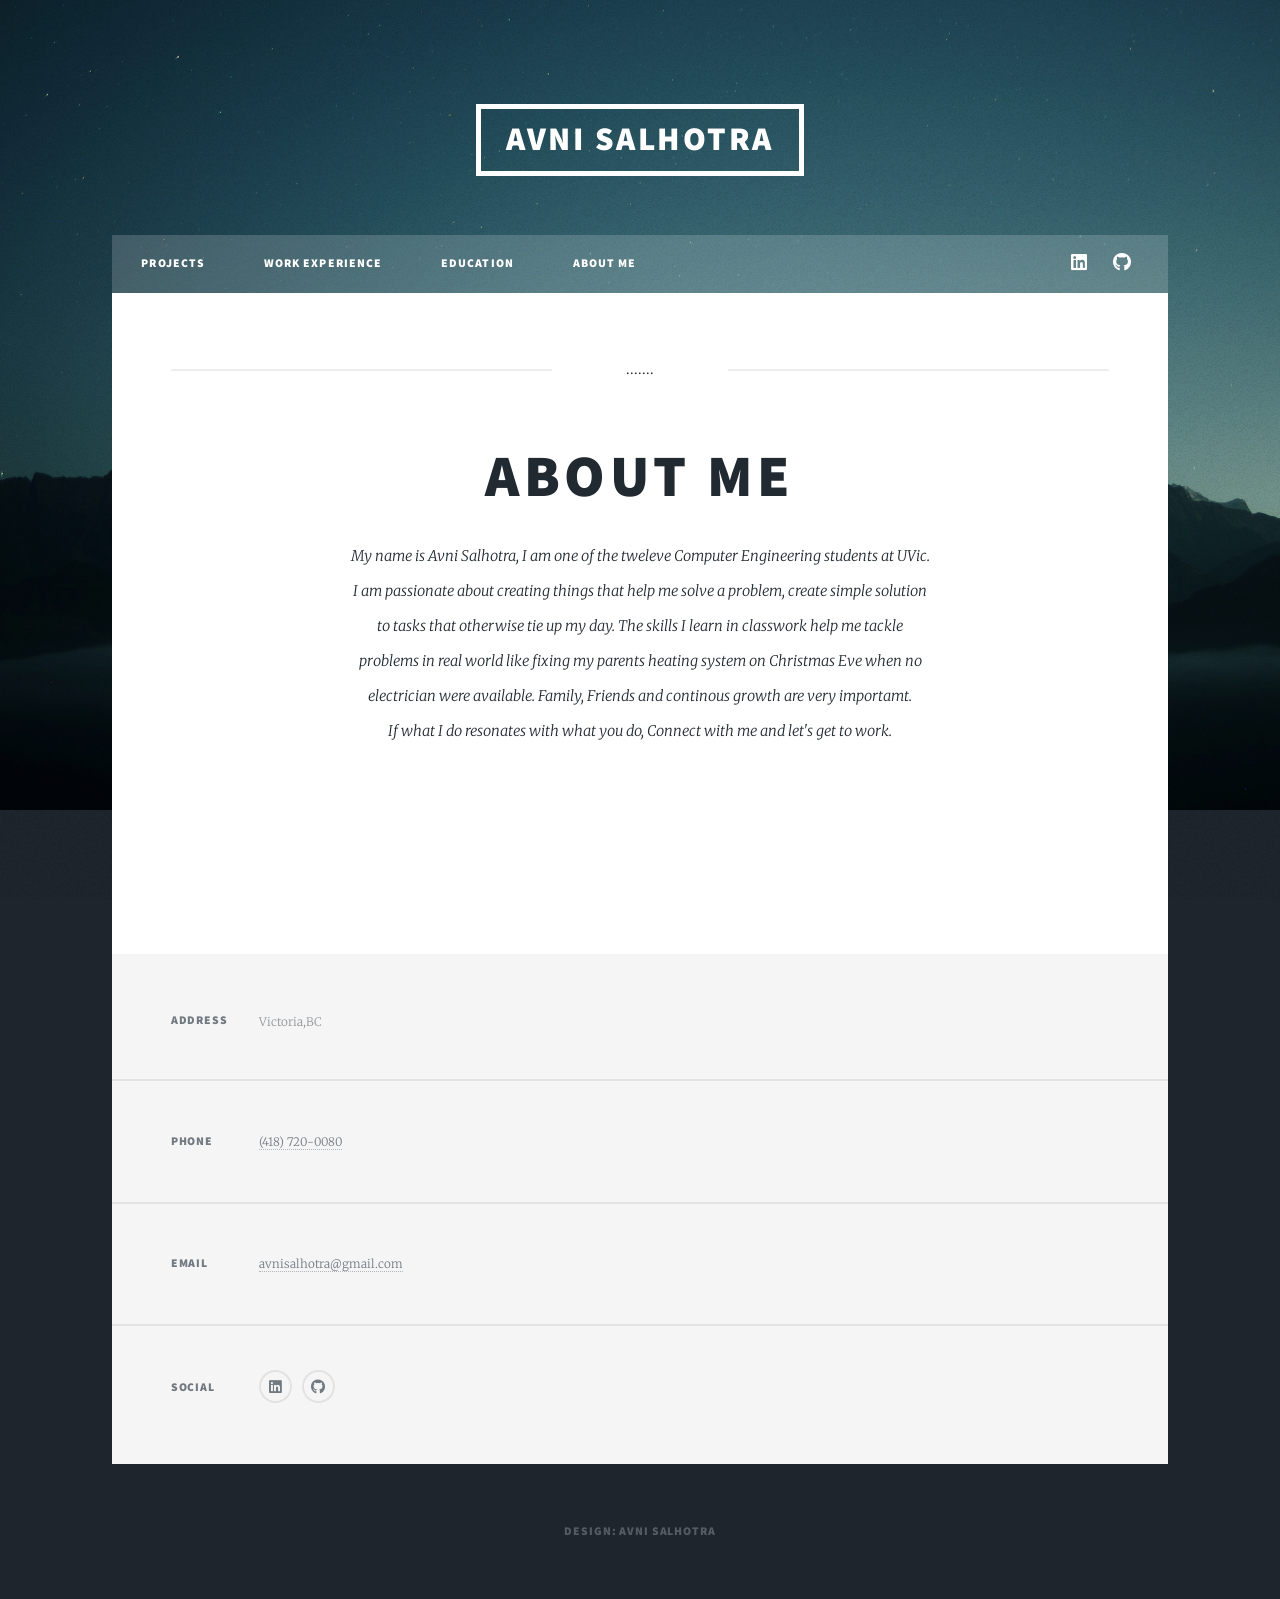
==== aboutme.html @ c69abd29 "Add files via upload" ====
<!DOCTYPE HTML>

<html>
	<head>
		<title>Avni Salhotra</title>
		<meta charset="utf-8" />
		<meta name="viewport" content="width=device-width, initial-scale=1, user-scalable=no" />
		<link rel="stylesheet" href="assets/css/main.css" />
		<noscript><link rel="stylesheet" href="assets/css/noscript.css" /></noscript>
	</head>
	<body class="is-preload">

		<!-- Wrapper -->
			<div id="wrapper" class="fade-in">


				<!-- Header -->
					<header id="header">
						<a href="projects.html" class="logo">Avni Salhotra</a>
					</header>

				<!-- Nav -->
					<nav id="nav">
						<ul class="links">
							<li><a href="projects.html" Class="active">Projects</a></li>
							<li><a href="workexperience.html">Work Experience</a></li>
							<li><a href="education.html">Education</a></li>
							<li><a href="aboutme.html">About Me</a></li>
						</ul>
						<ul class="icons">
							<li><a href="https://www.linkedin.com/in/avni-salhotra-070b97158/" class="icon brands fa-linkedin"><span class="label">LinkedIn</span></a></li>
							<li><a href="#" class="icon brands fa-github"><span class="label">GitHub</span></a></li>
						</ul>
					</nav>

				<!-- Main -->
					<div id="main">

						<!-- Featured Post -->
							<article class="post featured">
								<header class="major">
									<span class="date">.......</span>
									<h2><a href="#">ABOUT ME<br/>
									</a></h2>
									<p> My name is Avni Salhotra, I am one of the tweleve Computer Engineering students at UVic.<br />
										I am passionate about creating things that help me solve a problem, create simple solution</br>
										to tasks that otherwise tie up my day. The skills I learn in classwork help me tackle </br>
										problems in real world like fixing my parents heating system on Christmas Eve when no</br>
										electrician were available. Family, Friends and continous growth are very importamt.</br>
										If what I do resonates with what you do, Connect with me and let's get to work.</p>
									
								</header>
								<a href="#" class="image main"><img src="images/pic01.jpg" alt="" /></a>
								<ul class="actions special">
								</ul>
						
								
								
							</section>

						<!-- Footer 
							<footer>
								<div class="pagination">
									<!--<a href="#" class="previous">Prev</a>
									<a href="#" class="page active">1</a>
									<a href="#" class="page">2</a>
									<a href="#" class="page">3</a>
									<span class="extra">&hellip;</span>
									<a href="#" class="page">8</a>
									<a href="#" class="page">9</a>
									<a href="#" class="page">10</a>
									<a href="#" class="next">Next</a>
								</div>
							</footer>-->

					</div>

				<!-- Footer -->
					<footer id="footer">
						<section class="split contact">
							<section class="alt">
								<h3>Address</h3>
								<p>Victoria,BC</p>
							</section>
							<section>
								<h3>Phone</h3>
								<p><a href="#">(418) 720-0080</a></p>
							</section>
							<section>
								<h3>Email</h3>
								<p><a href="#">avnisalhotra@gmail.com</a></p>
							</section>
							<section>
								<h3>Social</h3>
								<ul class="icons alt">
									<li><a href="https://www.linkedin.com/in/avni-salhotra-070b97158/" class="icon brands alt fa-linkedin"><span class="label">LinkedIn</span></a></li>
									<li><a href="#" class="icon brands alt fa-github"><span class="label">GitHub</span></a></li>
								</ul>
							</section>
						</section>
					</footer>

				<!-- Copyright -->
					<div id="copyright">
						<ul><li>Design: Avni Salhotra</a></li></ul>
					</div>

			</div>

		<!-- Scripts -->
			<script src="assets/js/jquery.min.js"></script>
			<script src="assets/js/jquery.scrollex.min.js"></script>
			<script src="assets/js/jquery.scrolly.min.js"></script>
			<script src="assets/js/browser.min.js"></script>
			<script src="assets/js/breakpoints.min.js"></script>
			<script src="assets/js/util.js"></script>
			<script src="assets/js/main.js"></script>

	</body>
</html>
---- assets/css/main.css ----
@import url(fontawesome-all.min.css);
@import url("https://fonts.googleapis.com/css?family=Merriweather:300,700,300italic,700italic|Source+Sans+Pro:900");



html, body, div, span, applet, object,
iframe, h1, h2, h3, h4, h5, h6, p, blockquote,
pre, a, abbr, acronym, address, big, cite,
code, del, dfn, em, img, ins, kbd, q, s, samp,
small, strike, strong, sub, sup, tt, var, b,
u, i, center, dl, dt, dd, ol, ul, li, fieldset,
form, label, legend, table, caption, tbody,
tfoot, thead, tr, th, td, article, aside,
canvas, details, embed, figure, figcaption,
footer, header, hgroup, menu, nav, output, ruby,
section, summary, time, mark, audio, video {
	margin: 0;
	padding: 0;
	border: 0;
	font-size: 100%;
	font: inherit;
	vertical-align: baseline;}

article, aside, details, figcaption, figure,
footer, header, hgroup, menu, nav, section {
	display: block;}

body {
	line-height: 1;
}

ol, ul {
	list-style: none;
}

blockquote, q {
	quotes: none;
}

	blockquote:before, blockquote:after, q:before, q:after {
		content: '';
		content: none;
	}

table {
	border-collapse: collapse;
	border-spacing: 0;
}

body {
	-webkit-text-size-adjust: none;
}

mark {
	background-color: transparent;
	color: inherit;
}

input::-moz-focus-inner {
	border: 0;
	padding: 0;
}

input, select, textarea {
	-moz-appearance: none;
	-webkit-appearance: none;
	-ms-appearance: none;
	appearance: none;
}

/* Basic */

	@-ms-viewport {
		width: device-width;
	}

	body {
		-ms-overflow-style: scrollbar;
	}

	@media screen and (max-width: 480px) {

		html, body {
			min-width: 320px;
		}

	}

	html {
		box-sizing: border-box;
	}

	*, *:before, *:after {
		box-sizing: inherit;
	}

	body {
		background-color: #1e252d;
	}

		body.is-preload *, body.is-preload *:before, body.is-preload *:after {
			-moz-animation: none !important;
			-webkit-animation: none !important;
			-ms-animation: none !important;
			animation: none !important;
			-moz-transition: none !important;
			-webkit-transition: none !important;
			-ms-transition: none !important;
			transition: none !important;
		}

/* Type */

	html {
		font-size: 16pt;
	}

		@media screen and (max-width: 1680px) {

			html {
				font-size: 12pt;
			}

		}

		@media screen and (max-width: 1280px) {

			html {
				font-size: 11pt;
			}

		}

		@media screen and (max-width: 360px) {

			html {
				font-size: 10pt;
			}

		}

	body {
		color: #212931;
	}

	body, input, select, textarea {
		font-family: "Merriweather", Georgia, serif;
		font-weight: 300;
		font-size: 1rem;
		line-height: 2.375;
	}

	a {
		-moz-transition: color 0.2s ease-in-out, background-color 0.2s ease-in-out, border-color 0.2s ease-in-out, box-shadow 0.2s ease-in-out;
		-webkit-transition: color 0.2s ease-in-out, background-color 0.2s ease-in-out, border-color 0.2s ease-in-out, box-shadow 0.2s ease-in-out;
		-ms-transition: color 0.2s ease-in-out, background-color 0.2s ease-in-out, border-color 0.2s ease-in-out, box-shadow 0.2s ease-in-out;
		transition: color 0.2s ease-in-out, background-color 0.2s ease-in-out, border-color 0.2s ease-in-out, box-shadow 0.2s ease-in-out;
		border-bottom: dotted 1px;
		text-decoration: none;
	}

		a:hover {
			border-bottom-color: transparent;
		}

	strong, b {
		font-weight: 600;
	}

	em, i {
		font-style: italic;
	}

	p {
		text-align: justify;
		margin: 0 0 2rem 0;
	}

	h1, h2, h3, h4, h5, h6 {
		font-family: "Source Sans Pro", Helvetica, sans-serif;
		font-weight: 900;
		line-height: 1.5;
		letter-spacing: 0.075em;
		text-transform: uppercase;
		margin: 0 0 1rem 0;
	}

		h1 a, h2 a, h3 a, h4 a, h5 a, h6 a {
			border-bottom: 0;
			color: inherit;
			text-decoration: none;
		}

	h1 {
		font-size: 4rem;
		line-height: 1.1;
		margin: 0 0 2rem 0;
	}

	h2 {
		font-size: 1.75rem;
		line-height: 1.3;
		margin: 0 0 1.5rem 0;
	}

	h3 {
		font-size: 1.25rem;
		margin: 0 0 1.5rem 0;
	}

	h4 {
		font-size: 1rem;
	}

	h5 {
		font-size: 0.9rem;
	}

	h6 {
		font-size: 0.8rem;
	}

	sub {
		font-size: 0.8rem;
		position: relative;
		top: 0.5rem;
	}

	sup {
		font-size: 0.8rem;
		position: relative;
		top: -0.5rem;
	}

	blockquote {
		border-left: solid 4px;
		font-style: italic;
		margin: 0 0 2rem 0;
		padding: 0.5rem 0 0.5rem 2rem;
	}

	code {
		border: solid 2px;
		font-family: "Courier New", monospace;
		font-size: 0.9rem;
		margin: 0 0.25rem;
		padding: 0.25rem 0.65rem;
	}

	pre {
		-webkit-overflow-scrolling: touch;
		font-family: "Courier New", monospace;
		font-size: 0.9rem;
		margin: 0 0 2rem 0;
	}

		pre code {
			display: block;
			line-height: 1.75;
			padding: 1rem 1.5rem;
			overflow-x: auto;
		}

	hr {
		border: 0;
		border-bottom: solid 2px;
		margin: 3rem 0;
	}

		hr.major {
			margin: 5rem 0;
		}

	.align-left {
		text-align: left;
	}

	.align-center {
		text-align: center;
	}

	.align-right {
		text-align: right;
	}

	input, select, textarea {
		color: #212931;
	}

	a {
		color: #212931;
		border-bottom-color: rgba(33, 41, 49, 0.5);
	}

		a:hover {
			border-bottom-color: transparent;
			color: #18bfef !important;
		}

	strong, b {
		color: #212931;
	}

	h1, h2, h3, h4, h5, h6 {
		color: #212931;
	}

	blockquote {
		border-left-color: #eeeeee;
	}

	code {
		background: rgba(220, 220, 220, 0.25);
		border-color: #eeeeee;
	}

	hr {
		border-bottom-color: #eeeeee;
	}

/* Row */

	.row {
		display: flex;
		flex-wrap: wrap;
		box-sizing: border-box;
		align-items: stretch;
	}

		.row > * {
			box-sizing: border-box;
		}

		.row.gtr-uniform > * > :last-child {
			margin-bottom: 0;
		}

		.row.aln-left {
			justify-content: flex-start;
		}

		.row.aln-center {
			justify-content: center;
		}

		.row.aln-right {
			justify-content: flex-end;
		}

		.row.aln-top {
			align-items: flex-start;
		}

		.row.aln-middle {
			align-items: center;
		}

		.row.aln-bottom {
			align-items: flex-end;
		}

		.row > .imp {
			order: -1;
		}

		.row > .col-1 {
			width: 8.33333%;
		}

		.row > .off-1 {
			margin-left: 8.33333%;
		}

		.row > .col-2 {
			width: 16.66667%;
		}

		.row > .off-2 {
			margin-left: 16.66667%;
		}

		.row > .col-3 {
			width: 25%;
		}

		.row > .off-3 {
			margin-left: 25%;
		}

		.row > .col-4 {
			width: 33.33333%;
		}

		.row > .off-4 {
			margin-left: 33.33333%;
		}

		.row > .col-5 {
			width: 41.66667%;
		}

		.row > .off-5 {
			margin-left: 41.66667%;
		}

		.row > .col-6 {
			width: 50%;
		}

		.row > .off-6 {
			margin-left: 50%;
		}

		.row > .col-7 {
			width: 58.33333%;
		}

		.row > .off-7 {
			margin-left: 58.33333%;
		}

		.row > .col-8 {
			width: 66.66667%;
		}

		.row > .off-8 {
			margin-left: 66.66667%;
		}

		.row > .col-9 {
			width: 75%;
		}

		.row > .off-9 {
			margin-left: 75%;
		}

		.row > .col-10 {
			width: 83.33333%;
		}

		.row > .off-10 {
			margin-left: 83.33333%;
		}

		.row > .col-11 {
			width: 91.66667%;
		}

		.row > .off-11 {
			margin-left: 91.66667%;
		}

		.row > .col-12 {
			width: 100%;
		}

		.row > .off-12 {
			margin-left: 100%;
		}

		.row.gtr-0 {
			margin-top: 0;
			margin-left: 0rem;
		}

			.row.gtr-0 > * {
				padding: 0 0 0 0rem;
			}

			.row.gtr-0.gtr-uniform {
				margin-top: 0rem;
			}

				.row.gtr-0.gtr-uniform > * {
					padding-top: 0rem;
				}

		.row.gtr-25 {
			margin-top: 0;
			margin-left: -0.375rem;
		}

			.row.gtr-25 > * {
				padding: 0 0 0 0.375rem;
			}

			.row.gtr-25.gtr-uniform {
				margin-top: -0.375rem;
			}

				.row.gtr-25.gtr-uniform > * {
					padding-top: 0.375rem;
				}

		.row.gtr-50 {
			margin-top: 0;
			margin-left: -0.75rem;
		}

			.row.gtr-50 > * {
				padding: 0 0 0 0.75rem;
			}

			.row.gtr-50.gtr-uniform {
				margin-top: -0.75rem;
			}

				.row.gtr-50.gtr-uniform > * {
					padding-top: 0.75rem;
				}

		.row {
			margin-top: 0;
			margin-left: -1.5rem;
		}

			.row > * {
				padding: 0 0 0 1.5rem;
			}

			.row.gtr-uniform {
				margin-top: -1.5rem;
			}

				.row.gtr-uniform > * {
					padding-top: 1.5rem;
				}

		.row.gtr-150 {
			margin-top: 0;
			margin-left: -2.25rem;
		}

			.row.gtr-150 > * {
				padding: 0 0 0 2.25rem;
			}

			.row.gtr-150.gtr-uniform {
				margin-top: -2.25rem;
			}

				.row.gtr-150.gtr-uniform > * {
					padding-top: 2.25rem;
				}

		.row.gtr-200 {
			margin-top: 0;
			margin-left: -3rem;
		}

			.row.gtr-200 > * {
				padding: 0 0 0 3rem;
			}

			.row.gtr-200.gtr-uniform {
				margin-top: -3rem;
			}

				.row.gtr-200.gtr-uniform > * {
					padding-top: 3rem;
				}

		@media screen and (max-width: 1680px) {

			.row {
				display: flex;
				flex-wrap: wrap;
				box-sizing: border-box;
				align-items: stretch;
			}

				.row > * {
					box-sizing: border-box;
				}

				.row.gtr-uniform > * > :last-child {
					margin-bottom: 0;
				}

				.row.aln-left {
					justify-content: flex-start;
				}

				.row.aln-center {
					justify-content: center;
				}

				.row.aln-right {
					justify-content: flex-end;
				}

				.row.aln-top {
					align-items: flex-start;
				}

				.row.aln-middle {
					align-items: center;
				}

				.row.aln-bottom {
					align-items: flex-end;
				}

				.row > .imp-xlarge {
					order: -1;
				}

				.row > .col-1-xlarge {
					width: 8.33333%;
				}

				.row > .off-1-xlarge {
					margin-left: 8.33333%;
				}

				.row > .col-2-xlarge {
					width: 16.66667%;
				}

				.row > .off-2-xlarge {
					margin-left: 16.66667%;
				}

				.row > .col-3-xlarge {
					width: 25%;
				}

				.row > .off-3-xlarge {
					margin-left: 25%;
				}

				.row > .col-4-xlarge {
					width: 33.33333%;
				}

				.row > .off-4-xlarge {
					margin-left: 33.33333%;
				}

				.row > .col-5-xlarge {
					width: 41.66667%;
				}

				.row > .off-5-xlarge {
					margin-left: 41.66667%;
				}

				.row > .col-6-xlarge {
					width: 50%;
				}

				.row > .off-6-xlarge {
					margin-left: 50%;
				}

				.row > .col-7-xlarge {
					width: 58.33333%;
				}

				.row > .off-7-xlarge {
					margin-left: 58.33333%;
				}

				.row > .col-8-xlarge {
					width: 66.66667%;
				}

				.row > .off-8-xlarge {
					margin-left: 66.66667%;
				}

				.row > .col-9-xlarge {
					width: 75%;
				}

				.row > .off-9-xlarge {
					margin-left: 75%;
				}

				.row > .col-10-xlarge {
					width: 83.33333%;
				}

				.row > .off-10-xlarge {
					margin-left: 83.33333%;
				}

				.row > .col-11-xlarge {
					width: 91.66667%;
				}

				.row > .off-11-xlarge {
					margin-left: 91.66667%;
				}

				.row > .col-12-xlarge {
					width: 100%;
				}

				.row > .off-12-xlarge {
					margin-left: 100%;
				}

				.row.gtr-0 {
					margin-top: 0;
					margin-left: 0rem;
				}

					.row.gtr-0 > * {
						padding: 0 0 0 0rem;
					}

					.row.gtr-0.gtr-uniform {
						margin-top: 0rem;
					}

						.row.gtr-0.gtr-uniform > * {
							padding-top: 0rem;
						}

				.row.gtr-25 {
					margin-top: 0;
					margin-left: -0.375rem;
				}

					.row.gtr-25 > * {
						padding: 0 0 0 0.375rem;
					}

					.row.gtr-25.gtr-uniform {
						margin-top: -0.375rem;
					}

						.row.gtr-25.gtr-uniform > * {
							padding-top: 0.375rem;
						}

				.row.gtr-50 {
					margin-top: 0;
					margin-left: -0.75rem;
				}

					.row.gtr-50 > * {
						padding: 0 0 0 0.75rem;
					}

					.row.gtr-50.gtr-uniform {
						margin-top: -0.75rem;
					}

						.row.gtr-50.gtr-uniform > * {
							padding-top: 0.75rem;
						}

				.row {
					margin-top: 0;
					margin-left: -1.5rem;
				}

					.row > * {
						padding: 0 0 0 1.5rem;
					}

					.row.gtr-uniform {
						margin-top: -1.5rem;
					}

						.row.gtr-uniform > * {
							padding-top: 1.5rem;
						}

				.row.gtr-150 {
					margin-top: 0;
					margin-left: -2.25rem;
				}

					.row.gtr-150 > * {
						padding: 0 0 0 2.25rem;
					}

					.row.gtr-150.gtr-uniform {
						margin-top: -2.25rem;
					}

						.row.gtr-150.gtr-uniform > * {
							padding-top: 2.25rem;
						}

				.row.gtr-200 {
					margin-top: 0;
					margin-left: -3rem;
				}

					.row.gtr-200 > * {
						padding: 0 0 0 3rem;
					}

					.row.gtr-200.gtr-uniform {
						margin-top: -3rem;
					}

						.row.gtr-200.gtr-uniform > * {
							padding-top: 3rem;
						}

		}

		@media screen and (max-width: 1280px) {

			.row {
				display: flex;
				flex-wrap: wrap;
				box-sizing: border-box;
				align-items: stretch;
			}

				.row > * {
					box-sizing: border-box;
				}

				.row.gtr-uniform > * > :last-child {
					margin-bottom: 0;
				}

				.row.aln-left {
					justify-content: flex-start;
				}

				.row.aln-center {
					justify-content: center;
				}

				.row.aln-right {
					justify-content: flex-end;
				}

				.row.aln-top {
					align-items: flex-start;
				}

				.row.aln-middle {
					align-items: center;
				}

				.row.aln-bottom {
					align-items: flex-end;
				}

				.row > .imp-large {
					order: -1;
				}

				.row > .col-1-large {
					width: 8.33333%;
				}

				.row > .off-1-large {
					margin-left: 8.33333%;
				}

				.row > .col-2-large {
					width: 16.66667%;
				}

				.row > .off-2-large {
					margin-left: 16.66667%;
				}

				.row > .col-3-large {
					width: 25%;
				}

				.row > .off-3-large {
					margin-left: 25%;
				}

				.row > .col-4-large {
					width: 33.33333%;
				}

				.row > .off-4-large {
					margin-left: 33.33333%;
				}

				.row > .col-5-large {
					width: 41.66667%;
				}

				.row > .off-5-large {
					margin-left: 41.66667%;
				}

				.row > .col-6-large {
					width: 50%;
				}

				.row > .off-6-large {
					margin-left: 50%;
				}

				.row > .col-7-large {
					width: 58.33333%;
				}

				.row > .off-7-large {
					margin-left: 58.33333%;
				}

				.row > .col-8-large {
					width: 66.66667%;
				}

				.row > .off-8-large {
					margin-left: 66.66667%;
				}

				.row > .col-9-large {
					width: 75%;
				}

				.row > .off-9-large {
					margin-left: 75%;
				}

				.row > .col-10-large {
					width: 83.33333%;
				}

				.row > .off-10-large {
					margin-left: 83.33333%;
				}

				.row > .col-11-large {
					width: 91.66667%;
				}

				.row > .off-11-large {
					margin-left: 91.66667%;
				}

				.row > .col-12-large {
					width: 100%;
				}

				.row > .off-12-large {
					margin-left: 100%;
				}

				.row.gtr-0 {
					margin-top: 0;
					margin-left: 0rem;
				}

					.row.gtr-0 > * {
						padding: 0 0 0 0rem;
					}

					.row.gtr-0.gtr-uniform {
						margin-top: 0rem;
					}

						.row.gtr-0.gtr-uniform > * {
							padding-top: 0rem;
						}

				.row.gtr-25 {
					margin-top: 0;
					margin-left: -0.375rem;
				}

					.row.gtr-25 > * {
						padding: 0 0 0 0.375rem;
					}

					.row.gtr-25.gtr-uniform {
						margin-top: -0.375rem;
					}

						.row.gtr-25.gtr-uniform > * {
							padding-top: 0.375rem;
						}

				.row.gtr-50 {
					margin-top: 0;
					margin-left: -0.75rem;
				}

					.row.gtr-50 > * {
						padding: 0 0 0 0.75rem;
					}

					.row.gtr-50.gtr-uniform {
						margin-top: -0.75rem;
					}

						.row.gtr-50.gtr-uniform > * {
							padding-top: 0.75rem;
						}

				.row {
					margin-top: 0;
					margin-left: -1.5rem;
				}

					.row > * {
						padding: 0 0 0 1.5rem;
					}

					.row.gtr-uniform {
						margin-top: -1.5rem;
					}

						.row.gtr-uniform > * {
							padding-top: 1.5rem;
						}

				.row.gtr-150 {
					margin-top: 0;
					margin-left: -2.25rem;
				}

					.row.gtr-150 > * {
						padding: 0 0 0 2.25rem;
					}

					.row.gtr-150.gtr-uniform {
						margin-top: -2.25rem;
					}

						.row.gtr-150.gtr-uniform > * {
							padding-top: 2.25rem;
						}

				.row.gtr-200 {
					margin-top: 0;
					margin-left: -3rem;
				}

					.row.gtr-200 > * {
						padding: 0 0 0 3rem;
					}

					.row.gtr-200.gtr-uniform {
						margin-top: -3rem;
					}

						.row.gtr-200.gtr-uniform > * {
							padding-top: 3rem;
						}

		}

		@media screen and (max-width: 980px) {

			.row {
				display: flex;
				flex-wrap: wrap;
				box-sizing: border-box;
				align-items: stretch;
			}

				.row > * {
					box-sizing: border-box;
				}

				.row.gtr-uniform > * > :last-child {
					margin-bottom: 0;
				}

				.row.aln-left {
					justify-content: flex-start;
				}

				.row.aln-center {
					justify-content: center;
				}

				.row.aln-right {
					justify-content: flex-end;
				}

				.row.aln-top {
					align-items: flex-start;
				}

				.row.aln-middle {
					align-items: center;
				}

				.row.aln-bottom {
					align-items: flex-end;
				}

				.row > .imp-medium {
					order: -1;
				}

				.row > .col-1-medium {
					width: 8.33333%;
				}

				.row > .off-1-medium {
					margin-left: 8.33333%;
				}

				.row > .col-2-medium {
					width: 16.66667%;
				}

				.row > .off-2-medium {
					margin-left: 16.66667%;
				}

				.row > .col-3-medium {
					width: 25%;
				}

				.row > .off-3-medium {
					margin-left: 25%;
				}

				.row > .col-4-medium {
					width: 33.33333%;
				}

				.row > .off-4-medium {
					margin-left: 33.33333%;
				}

				.row > .col-5-medium {
					width: 41.66667%;
				}

				.row > .off-5-medium {
					margin-left: 41.66667%;
				}

				.row > .col-6-medium {
					width: 50%;
				}

				.row > .off-6-medium {
					margin-left: 50%;
				}

				.row > .col-7-medium {
					width: 58.33333%;
				}

				.row > .off-7-medium {
					margin-left: 58.33333%;
				}

				.row > .col-8-medium {
					width: 66.66667%;
				}

				.row > .off-8-medium {
					margin-left: 66.66667%;
				}

				.row > .col-9-medium {
					width: 75%;
				}

				.row > .off-9-medium {
					margin-left: 75%;
				}

				.row > .col-10-medium {
					width: 83.33333%;
				}

				.row > .off-10-medium {
					margin-left: 83.33333%;
				}

				.row > .col-11-medium {
					width: 91.66667%;
				}

				.row > .off-11-medium {
					margin-left: 91.66667%;
				}

				.row > .col-12-medium {
					width: 100%;
				}

				.row > .off-12-medium {
					margin-left: 100%;
				}

				.row.gtr-0 {
					margin-top: 0;
					margin-left: 0rem;
				}

					.row.gtr-0 > * {
						padding: 0 0 0 0rem;
					}

					.row.gtr-0.gtr-uniform {
						margin-top: 0rem;
					}

						.row.gtr-0.gtr-uniform > * {
							padding-top: 0rem;
						}

				.row.gtr-25 {
					margin-top: 0;
					margin-left: -0.375rem;
				}

					.row.gtr-25 > * {
						padding: 0 0 0 0.375rem;
					}

					.row.gtr-25.gtr-uniform {
						margin-top: -0.375rem;
					}

						.row.gtr-25.gtr-uniform > * {
							padding-top: 0.375rem;
						}

				.row.gtr-50 {
					margin-top: 0;
					margin-left: -0.75rem;
				}

					.row.gtr-50 > * {
						padding: 0 0 0 0.75rem;
					}

					.row.gtr-50.gtr-uniform {
						margin-top: -0.75rem;
					}

						.row.gtr-50.gtr-uniform > * {
							padding-top: 0.75rem;
						}

				.row {
					margin-top: 0;
					margin-left: -1.5rem;
				}

					.row > * {
						padding: 0 0 0 1.5rem;
					}

					.row.gtr-uniform {
						margin-top: -1.5rem;
					}

						.row.gtr-uniform > * {
							padding-top: 1.5rem;
						}

				.row.gtr-150 {
					margin-top: 0;
					margin-left: -2.25rem;
				}

					.row.gtr-150 > * {
						padding: 0 0 0 2.25rem;
					}

					.row.gtr-150.gtr-uniform {
						margin-top: -2.25rem;
					}

						.row.gtr-150.gtr-uniform > * {
							padding-top: 2.25rem;
						}

				.row.gtr-200 {
					margin-top: 0;
					margin-left: -3rem;
				}

					.row.gtr-200 > * {
						padding: 0 0 0 3rem;
					}

					.row.gtr-200.gtr-uniform {
						margin-top: -3rem;
					}

						.row.gtr-200.gtr-uniform > * {
							padding-top: 3rem;
						}

		}

		@media screen and (max-width: 736px) {

			.row {
				display: flex;
				flex-wrap: wrap;
				box-sizing: border-box;
				align-items: stretch;
			}

				.row > * {
					box-sizing: border-box;
				}

				.row.gtr-uniform > * > :last-child {
					margin-bottom: 0;
				}

				.row.aln-left {
					justify-content: flex-start;
				}

				.row.aln-center {
					justify-content: center;
				}

				.row.aln-right {
					justify-content: flex-end;
				}

				.row.aln-top {
					align-items: flex-start;
				}

				.row.aln-middle {
					align-items: center;
				}

				.row.aln-bottom {
					align-items: flex-end;
				}

				.row > .imp-small {
					order: -1;
				}

				.row > .col-1-small {
					width: 8.33333%;
				}

				.row > .off-1-small {
					margin-left: 8.33333%;
				}

				.row > .col-2-small {
					width: 16.66667%;
				}

				.row > .off-2-small {
					margin-left: 16.66667%;
				}

				.row > .col-3-small {
					width: 25%;
				}

				.row > .off-3-small {
					margin-left: 25%;
				}

				.row > .col-4-small {
					width: 33.33333%;
				}

				.row > .off-4-small {
					margin-left: 33.33333%;
				}

				.row > .col-5-small {
					width: 41.66667%;
				}

				.row > .off-5-small {
					margin-left: 41.66667%;
				}

				.row > .col-6-small {
					width: 50%;
				}

				.row > .off-6-small {
					margin-left: 50%;
				}

				.row > .col-7-small {
					width: 58.33333%;
				}

				.row > .off-7-small {
					margin-left: 58.33333%;
				}

				.row > .col-8-small {
					width: 66.66667%;
				}

				.row > .off-8-small {
					margin-left: 66.66667%;
				}

				.row > .col-9-small {
					width: 75%;
				}

				.row > .off-9-small {
					margin-left: 75%;
				}

				.row > .col-10-small {
					width: 83.33333%;
				}

				.row > .off-10-small {
					margin-left: 83.33333%;
				}

				.row > .col-11-small {
					width: 91.66667%;
				}

				.row > .off-11-small {
					margin-left: 91.66667%;
				}

				.row > .col-12-small {
					width: 100%;
				}

				.row > .off-12-small {
					margin-left: 100%;
				}

				.row.gtr-0 {
					margin-top: 0;
					margin-left: 0rem;
				}

					.row.gtr-0 > * {
						padding: 0 0 0 0rem;
					}

					.row.gtr-0.gtr-uniform {
						margin-top: 0rem;
					}

						.row.gtr-0.gtr-uniform > * {
							padding-top: 0rem;
						}

				.row.gtr-25 {
					margin-top: 0;
					margin-left: -0.375rem;
				}

					.row.gtr-25 > * {
						padding: 0 0 0 0.375rem;
					}

					.row.gtr-25.gtr-uniform {
						margin-top: -0.375rem;
					}

						.row.gtr-25.gtr-uniform > * {
							padding-top: 0.375rem;
						}

				.row.gtr-50 {
					margin-top: 0;
					margin-left: -0.75rem;
				}

					.row.gtr-50 > * {
						padding: 0 0 0 0.75rem;
					}

					.row.gtr-50.gtr-uniform {
						margin-top: -0.75rem;
					}

						.row.gtr-50.gtr-uniform > * {
							padding-top: 0.75rem;
						}

				.row {
					margin-top: 0;
					margin-left: -1.5rem;
				}

					.row > * {
						padding: 0 0 0 1.5rem;
					}

					.row.gtr-uniform {
						margin-top: -1.5rem;
					}

						.row.gtr-uniform > * {
							padding-top: 1.5rem;
						}

				.row.gtr-150 {
					margin-top: 0;
					margin-left: -2.25rem;
				}

					.row.gtr-150 > * {
						padding: 0 0 0 2.25rem;
					}

					.row.gtr-150.gtr-uniform {
						margin-top: -2.25rem;
					}

						.row.gtr-150.gtr-uniform > * {
							padding-top: 2.25rem;
						}

				.row.gtr-200 {
					margin-top: 0;
					margin-left: -3rem;
				}

					.row.gtr-200 > * {
						padding: 0 0 0 3rem;
					}

					.row.gtr-200.gtr-uniform {
						margin-top: -3rem;
					}

						.row.gtr-200.gtr-uniform > * {
							padding-top: 3rem;
						}

		}

		@media screen and (max-width: 480px) {

			.row {
				display: flex;
				flex-wrap: wrap;
				box-sizing: border-box;
				align-items: stretch;
			}

				.row > * {
					box-sizing: border-box;
				}

				.row.gtr-uniform > * > :last-child {
					margin-bottom: 0;
				}

				.row.aln-left {
					justify-content: flex-start;
				}

				.row.aln-center {
					justify-content: center;
				}

				.row.aln-right {
					justify-content: flex-end;
				}

				.row.aln-top {
					align-items: flex-start;
				}

				.row.aln-middle {
					align-items: center;
				}

				.row.aln-bottom {
					align-items: flex-end;
				}

				.row > .imp-xsmall {
					order: -1;
				}

				.row > .col-1-xsmall {
					width: 8.33333%;
				}

				.row > .off-1-xsmall {
					margin-left: 8.33333%;
				}

				.row > .col-2-xsmall {
					width: 16.66667%;
				}

				.row > .off-2-xsmall {
					margin-left: 16.66667%;
				}

				.row > .col-3-xsmall {
					width: 25%;
				}

				.row > .off-3-xsmall {
					margin-left: 25%;
				}

				.row > .col-4-xsmall {
					width: 33.33333%;
				}

				.row > .off-4-xsmall {
					margin-left: 33.33333%;
				}

				.row > .col-5-xsmall {
					width: 41.66667%;
				}

				.row > .off-5-xsmall {
					margin-left: 41.66667%;
				}

				.row > .col-6-xsmall {
					width: 50%;
				}

				.row > .off-6-xsmall {
					margin-left: 50%;
				}

				.row > .col-7-xsmall {
					width: 58.33333%;
				}

				.row > .off-7-xsmall {
					margin-left: 58.33333%;
				}

				.row > .col-8-xsmall {
					width: 66.66667%;
				}

				.row > .off-8-xsmall {
					margin-left: 66.66667%;
				}

				.row > .col-9-xsmall {
					width: 75%;
				}

				.row > .off-9-xsmall {
					margin-left: 75%;
				}

				.row > .col-10-xsmall {
					width: 83.33333%;
				}

				.row > .off-10-xsmall {
					margin-left: 83.33333%;
				}

				.row > .col-11-xsmall {
					width: 91.66667%;
				}

				.row > .off-11-xsmall {
					margin-left: 91.66667%;
				}

				.row > .col-12-xsmall {
					width: 100%;
				}

				.row > .off-12-xsmall {
					margin-left: 100%;
				}

				.row.gtr-0 {
					margin-top: 0;
					margin-left: 0rem;
				}

					.row.gtr-0 > * {
						padding: 0 0 0 0rem;
					}

					.row.gtr-0.gtr-uniform {
						margin-top: 0rem;
					}

						.row.gtr-0.gtr-uniform > * {
							padding-top: 0rem;
						}

				.row.gtr-25 {
					margin-top: 0;
					margin-left: -0.375rem;
				}

					.row.gtr-25 > * {
						padding: 0 0 0 0.375rem;
					}

					.row.gtr-25.gtr-uniform {
						margin-top: -0.375rem;
					}

						.row.gtr-25.gtr-uniform > * {
							padding-top: 0.375rem;
						}

				.row.gtr-50 {
					margin-top: 0;
					margin-left: -0.75rem;
				}

					.row.gtr-50 > * {
						padding: 0 0 0 0.75rem;
					}

					.row.gtr-50.gtr-uniform {
						margin-top: -0.75rem;
					}

						.row.gtr-50.gtr-uniform > * {
							padding-top: 0.75rem;
						}

				.row {
					margin-top: 0;
					margin-left: -1.5rem;
				}

					.row > * {
						padding: 0 0 0 1.5rem;
					}

					.row.gtr-uniform {
						margin-top: -1.5rem;
					}

						.row.gtr-uniform > * {
							padding-top: 1.5rem;
						}

				.row.gtr-150 {
					margin-top: 0;
					margin-left: -2.25rem;
				}

					.row.gtr-150 > * {
						padding: 0 0 0 2.25rem;
					}

					.row.gtr-150.gtr-uniform {
						margin-top: -2.25rem;
					}

						.row.gtr-150.gtr-uniform > * {
							padding-top: 2.25rem;
						}

				.row.gtr-200 {
					margin-top: 0;
					margin-left: -3rem;
				}

					.row.gtr-200 > * {
						padding: 0 0 0 3rem;
					}

					.row.gtr-200.gtr-uniform {
						margin-top: -3rem;
					}

						.row.gtr-200.gtr-uniform > * {
							padding-top: 3rem;
						}

		}

		@media screen and (max-width: 360px) {

			.row {
				display: flex;
				flex-wrap: wrap;
				box-sizing: border-box;
				align-items: stretch;
			}

				.row > * {
					box-sizing: border-box;
				}

				.row.gtr-uniform > * > :last-child {
					margin-bottom: 0;
				}

				.row.aln-left {
					justify-content: flex-start;
				}

				.row.aln-center {
					justify-content: center;
				}

				.row.aln-right {
					justify-content: flex-end;
				}

				.row.aln-top {
					align-items: flex-start;
				}

				.row.aln-middle {
					align-items: center;
				}

				.row.aln-bottom {
					align-items: flex-end;
				}

				.row > .imp-xxsmall {
					order: -1;
				}

				.row > .col-1-xxsmall {
					width: 8.33333%;
				}

				.row > .off-1-xxsmall {
					margin-left: 8.33333%;
				}

				.row > .col-2-xxsmall {
					width: 16.66667%;
				}

				.row > .off-2-xxsmall {
					margin-left: 16.66667%;
				}

				.row > .col-3-xxsmall {
					width: 25%;
				}

				.row > .off-3-xxsmall {
					margin-left: 25%;
				}

				.row > .col-4-xxsmall {
					width: 33.33333%;
				}

				.row > .off-4-xxsmall {
					margin-left: 33.33333%;
				}

				.row > .col-5-xxsmall {
					width: 41.66667%;
				}

				.row > .off-5-xxsmall {
					margin-left: 41.66667%;
				}

				.row > .col-6-xxsmall {
					width: 50%;
				}

				.row > .off-6-xxsmall {
					margin-left: 50%;
				}

				.row > .col-7-xxsmall {
					width: 58.33333%;
				}

				.row > .off-7-xxsmall {
					margin-left: 58.33333%;
				}

				.row > .col-8-xxsmall {
					width: 66.66667%;
				}

				.row > .off-8-xxsmall {
					margin-left: 66.66667%;
				}

				.row > .col-9-xxsmall {
					width: 75%;
				}

				.row > .off-9-xxsmall {
					margin-left: 75%;
				}

				.row > .col-10-xxsmall {
					width: 83.33333%;
				}

				.row > .off-10-xxsmall {
					margin-left: 83.33333%;
				}

				.row > .col-11-xxsmall {
					width: 91.66667%;
				}

				.row > .off-11-xxsmall {
					margin-left: 91.66667%;
				}

				.row > .col-12-xxsmall {
					width: 100%;
				}

				.row > .off-12-xxsmall {
					margin-left: 100%;
				}

				.row.gtr-0 {
					margin-top: 0;
					margin-left: 0rem;
				}

					.row.gtr-0 > * {
						padding: 0 0 0 0rem;
					}

					.row.gtr-0.gtr-uniform {
						margin-top: 0rem;
					}

						.row.gtr-0.gtr-uniform > * {
							padding-top: 0rem;
						}

				.row.gtr-25 {
					margin-top: 0;
					margin-left: -0.375rem;
				}

					.row.gtr-25 > * {
						padding: 0 0 0 0.375rem;
					}

					.row.gtr-25.gtr-uniform {
						margin-top: -0.375rem;
					}

						.row.gtr-25.gtr-uniform > * {
							padding-top: 0.375rem;
						}

				.row.gtr-50 {
					margin-top: 0;
					margin-left: -0.75rem;
				}

					.row.gtr-50 > * {
						padding: 0 0 0 0.75rem;
					}

					.row.gtr-50.gtr-uniform {
						margin-top: -0.75rem;
					}

						.row.gtr-50.gtr-uniform > * {
							padding-top: 0.75rem;
						}

				.row {
					margin-top: 0;
					margin-left: -1.5rem;
				}

					.row > * {
						padding: 0 0 0 1.5rem;
					}

					.row.gtr-uniform {
						margin-top: -1.5rem;
					}

						.row.gtr-uniform > * {
							padding-top: 1.5rem;
						}

				.row.gtr-150 {
					margin-top: 0;
					margin-left: -2.25rem;
				}

					.row.gtr-150 > * {
						padding: 0 0 0 2.25rem;
					}

					.row.gtr-150.gtr-uniform {
						margin-top: -2.25rem;
					}

						.row.gtr-150.gtr-uniform > * {
							padding-top: 2.25rem;
						}

				.row.gtr-200 {
					margin-top: 0;
					margin-left: -3rem;
				}

					.row.gtr-200 > * {
						padding: 0 0 0 3rem;
					}

					.row.gtr-200.gtr-uniform {
						margin-top: -3rem;
					}

						.row.gtr-200.gtr-uniform > * {
							padding-top: 3rem;
						}

		}

/* Box */

	.box {
		border: solid 2px;
		margin-bottom: 2rem;
		padding: 1.5rem;
	}

		.box > :last-child,
		.box > :last-child > :last-child,
		.box > :last-child > :last-child > :last-child {
			margin-bottom: 0;
		}

		.box.alt {
			border: 0;
			border-radius: 0;
			padding: 0;
		}

	.box {
		border-color: #eeeeee;
	}

/* Button */

	input[type="submit"],
	input[type="reset"],
	input[type="button"],
	button,
	.button {
		-moz-appearance: none;
		-webkit-appearance: none;
		-ms-appearance: none;
		appearance: none;
		-moz-transition: background-color 0.2s ease-in-out, box-shadow 0.2s ease-in-out, color 0.2s ease-in-out;
		-webkit-transition: background-color 0.2s ease-in-out, box-shadow 0.2s ease-in-out, color 0.2s ease-in-out;
		-ms-transition: background-color 0.2s ease-in-out, box-shadow 0.2s ease-in-out, color 0.2s ease-in-out;
		transition: background-color 0.2s ease-in-out, box-shadow 0.2s ease-in-out, color 0.2s ease-in-out;
		border: 0;
		border-radius: 0;
		cursor: pointer;
		display: inline-block;
		font-family: "Source Sans Pro", Helvetica, sans-serif;
		font-size: 0.8rem;
		font-weight: 900;
		letter-spacing: 0.075em;
		height: 3rem;
		line-height: 3rem;
		padding: 0 2rem;
		text-align: center;
		text-decoration: none;
		text-transform: uppercase;
		white-space: nowrap;
	}

		input[type="submit"].icon:before,
		input[type="reset"].icon:before,
		input[type="button"].icon:before,
		button.icon:before,
		.button.icon:before {
			margin-right: 0.5rem;
		}

		input[type="submit"].icon.solo,
		input[type="reset"].icon.solo,
		input[type="button"].icon.solo,
		button.icon.solo,
		.button.icon.solo {
			position: relative;
			width: 4rem;
			height: 4rem;
			line-height: 4rem;
			border-radius: 4rem;
			text-indent: 4rem;
			overflow: hidden;
			padding: 0;
			white-space: nowrap;
		}

			input[type="submit"].icon.solo:before,
			input[type="reset"].icon.solo:before,
			input[type="button"].icon.solo:before,
			button.icon.solo:before,
			.button.icon.solo:before {
				position: absolute;
				display: block;
				top: 0;
				left: 0;
				width: inherit;
				height: inherit;
				line-height: inherit;
				font-size: 1.25rem;
				margin-right: 0;
				text-align: center;
				text-indent: 0;
			}

		input[type="submit"].fit,
		input[type="reset"].fit,
		input[type="button"].fit,
		button.fit,
		.button.fit {
			width: 100%;
		}

		input[type="submit"].small,
		input[type="reset"].small,
		input[type="button"].small,
		button.small,
		.button.small {
			font-size: 0.7rem;
			height: 2.5rem;
			line-height: 2.5rem;
			padding: 0 1.5rem;
		}

		input[type="submit"].large,
		input[type="reset"].large,
		input[type="button"].large,
		button.large,
		.button.large {
			font-size: 0.9rem;
			height: 3.5rem;
			line-height: 3.5rem;
			padding: 0 2.75rem;
		}

		@media screen and (max-width: 980px) {

			input[type="submit"],
			input[type="reset"],
			input[type="button"],
			button,
			.button {
				font-size: 0.9rem;
				height: 3.25rem;
				line-height: 3.25rem;
			}

				input[type="submit"].large,
				input[type="reset"].large,
				input[type="button"].large,
				button.large,
				.button.large {
					font-size: 1rem;
					height: 3.75rem;
					line-height: 3.75rem;
				}

		}

		input[type="submit"].disabled, input[type="submit"]:disabled,
		input[type="reset"].disabled,
		input[type="reset"]:disabled,
		input[type="button"].disabled,
		input[type="button"]:disabled,
		button.disabled,
		button:disabled,
		.button.disabled,
		.button:disabled {
			pointer-events: none;
			opacity: 0.25;
		}

	input[type="submit"],
	input[type="reset"],
	input[type="button"],
	button,
	.button {
		background-color: transparent;
		box-shadow: inset 0 0 0 2px #212931;
		color: #212931 !important;
	}

		input[type="submit"]:hover,
		input[type="reset"]:hover,
		input[type="button"]:hover,
		button:hover,
		.button:hover {
			box-shadow: inset 0 0 0 2px #18bfef;
			color: #18bfef !important;
		}

		input[type="submit"].primary,
		input[type="reset"].primary,
		input[type="button"].primary,
		button.primary,
		.button.primary {
			background-color: #212931;
			box-shadow: none;
			color: #ffffff !important;
		}

			input[type="submit"].primary:hover,
			input[type="reset"].primary:hover,
			input[type="button"].primary:hover,
			button.primary:hover,
			.button.primary:hover {
				background-color: #18bfef;
			}

/* Form */

	form {
		margin: 0 0 2rem 0;
	}

		form > :last-child {
			margin-bottom: 0;
		}

		form > .fields {
			display: -moz-flex;
			display: -webkit-flex;
			display: -ms-flex;
			display: flex;
			-moz-flex-wrap: wrap;
			-webkit-flex-wrap: wrap;
			-ms-flex-wrap: wrap;
			flex-wrap: wrap;
			width: calc(100% + 3rem);
			margin: -1.5rem 0 2rem -1.5rem;
		}

			form > .fields > .field {
				-moz-flex-grow: 0;
				-webkit-flex-grow: 0;
				-ms-flex-grow: 0;
				flex-grow: 0;
				-moz-flex-shrink: 0;
				-webkit-flex-shrink: 0;
				-ms-flex-shrink: 0;
				flex-shrink: 0;
				padding: 1.5rem 0 0 1.5rem;
				width: calc(100% - 1.5rem);
			}

				form > .fields > .field.half {
					width: calc(50% - 0.75rem);
				}

				form > .fields > .field.third {
					width: calc(100%/3 - 0.5rem);
				}

				form > .fields > .field.quarter {
					width: calc(25% - 0.375rem);
				}

		@media screen and (max-width: 480px) {

			form > .fields {
				width: calc(100% + 3rem);
				margin: -1.5rem 0 2rem -1.5rem;
			}

				form > .fields > .field {
					padding: 1.5rem 0 0 1.5rem;
					width: calc(100% - 1.5rem);
				}

					form > .fields > .field.half {
						width: calc(100% - 1.5rem);
					}

					form > .fields > .field.third {
						width: calc(100% - 1.5rem);
					}

					form > .fields > .field.quarter {
						width: calc(100% - 1.5rem);
					}

		}

	label {
		display: block;
		font-family: "Source Sans Pro", Helvetica, sans-serif;
		font-weight: 900;
		line-height: 1.5;
		letter-spacing: 0.075em;
		font-size: 0.8rem;
		text-transform: uppercase;
		margin: 0 0 0.75rem 0;
	}

		@media screen and (max-width: 980px) {

			label {
				font-size: 0.9rem;
			}

		}

	input[type="text"],
	input[type="password"],
	input[type="email"],
	select,
	textarea {
		-moz-appearance: none;
		-webkit-appearance: none;
		-ms-appearance: none;
		appearance: none;
		background: transparent;
		border-radius: 0;
		border: solid 2px;
		color: inherit;
		display: block;
		outline: 0;
		padding: 0 1rem;
		text-decoration: none;
		width: 100%;
	}

		input[type="text"]:invalid,
		input[type="password"]:invalid,
		input[type="email"]:invalid,
		select:invalid,
		textarea:invalid {
			box-shadow: none;
		}

	select {
		background-size: 1.25rem;
		background-repeat: no-repeat;
		background-position: calc(100% - 1rem) center;
		height: 3rem;
		padding-right: 3rem;
		text-overflow: ellipsis;
	}

		select:focus::-ms-value {
			background-color: transparent;
		}

		select::-ms-expand {
			display: none;
		}

	input[type="text"],
	input[type="password"],
	input[type="email"],
	select {
		height: 3rem;
	}

	textarea {
		padding: 0.75rem 1rem;
	}

	input[type="checkbox"],
	input[type="radio"] {
		-moz-appearance: none;
		-webkit-appearance: none;
		-ms-appearance: none;
		appearance: none;
		display: block;
		float: left;
		margin-right: -2rem;
		opacity: 0;
		width: 1rem;
		z-index: -1;
	}

		input[type="checkbox"] + label,
		input[type="radio"] + label {
			text-decoration: none;
			cursor: pointer;
			display: inline-block;
			font-size: 1rem;
			letter-spacing: 0;
			font-family: "Merriweather", Georgia, serif;
			text-transform: none;
			font-weight: 300;
			padding-left: 2.8rem;
			padding-right: 1rem;
			position: relative;
		}

			input[type="checkbox"] + label:before,
			input[type="radio"] + label:before {
				-moz-osx-font-smoothing: grayscale;
				-webkit-font-smoothing: antialiased;
				display: inline-block;
				font-style: normal;
				font-variant: normal;
				text-rendering: auto;
				line-height: 1;
				text-transform: none !important;
				font-family: 'Font Awesome 5 Free';
				font-weight: 900;
			}

			input[type="checkbox"] + label:before,
			input[type="radio"] + label:before {
				border-radius: 0;
				border: solid 2px;
				content: '';
				display: inline-block;
				font-size: 0.8rem;
				height: 1.8rem;
				left: 0;
				line-height: 1.65rem;
				position: absolute;
				text-align: center;
				top: -0.125rem;
				width: 1.8rem;
			}

		input[type="checkbox"]:checked + label:before,
		input[type="radio"]:checked + label:before {
			content: '\f00c';
		}

	input[type="checkbox"] + label:before {
		border-radius: 0;
	}

	input[type="radio"] + label:before {
		border-radius: 100%;
	}

	::-webkit-input-placeholder {
		opacity: 1.0;
	}

	:-moz-placeholder {
		opacity: 1.0;
	}

	::-moz-placeholder {
		opacity: 1.0;
	}

	:-ms-input-placeholder {
		opacity: 1.0;
	}

	label {
		color: #212931;
	}

	input[type="text"],
	input[type="password"],
	input[type="email"],
	select,
	textarea {
		border-color: #eeeeee;
	}

		input[type="text"]:focus,
		input[type="password"]:focus,
		input[type="email"]:focus,
		select:focus,
		textarea:focus {
			border-color: #18bfef;
		}

	select {
		background-image: url("data:image/svg+xml;charset=utf8,%3Csvg xmlns='http://www.w3.org/2000/svg' width='40' height='40' preserveAspectRatio='none' viewBox='0 0 40 40'%3E%3Cpath d='M9.4,12.3l10.4,10.4l10.4-10.4c0.2-0.2,0.5-0.4,0.9-0.4c0.3,0,0.6,0.1,0.9,0.4l3.3,3.3c0.2,0.2,0.4,0.5,0.4,0.9 c0,0.4-0.1,0.6-0.4,0.9L20.7,31.9c-0.2,0.2-0.5,0.4-0.9,0.4c-0.3,0-0.6-0.1-0.9-0.4L4.3,17.3c-0.2-0.2-0.4-0.5-0.4-0.9 c0-0.4,0.1-0.6,0.4-0.9l3.3-3.3c0.2-0.2,0.5-0.4,0.9-0.4S9.1,12.1,9.4,12.3z' fill='%23eeeeee' /%3E%3C/svg%3E");
	}

		select option {
			background-color: #ffffff;
			color: #212931;
		}

	.select-wrapper:before {
		color: #eeeeee;
	}

	input[type="checkbox"] + label,
	input[type="radio"] + label {
		color: #212931;
	}

		input[type="checkbox"] + label:before,
		input[type="radio"] + label:before {
			border-color: #eeeeee;
		}

	input[type="checkbox"]:checked + label:before,
	input[type="radio"]:checked + label:before {
		background-color: #212931;
		border-color: #212931;
		color: #ffffff;
	}

	input[type="checkbox"]:focus + label:before,
	input[type="radio"]:focus + label:before {
		border-color: #18bfef;
	}

	::-webkit-input-placeholder {
		color: #909498 !important;
	}

	:-moz-placeholder {
		color: #909498 !important;
	}

	::-moz-placeholder {
		color: #909498 !important;
	}

	:-ms-input-placeholder {
		color: #909498 !important;
	}

	.formerize-placeholder {
		color: #909498 !important;
	}

/* Icon */

	.icon {
		text-decoration: none;
		border-bottom: none;
		position: relative;
	}

		.icon:before {
			-moz-osx-font-smoothing: grayscale;
			-webkit-font-smoothing: antialiased;
			display: inline-block;
			font-style: normal;
			font-variant: normal;
			text-rendering: auto;
			line-height: 1;
			text-transform: none !important;
			font-family: 'Font Awesome 5 Free';
			font-weight: 400;
		}

		.icon > .label {
			display: none;
		}

		.icon:before {
			line-height: inherit;
		}

		.icon.solid:before {
			font-weight: 900;
		}

		.icon.brands:before {
			font-family: 'Font Awesome 5 Brands';
		}

/* Image */

	.image {
		border: 0;
		display: inline-block;
		position: relative;
	}

		.image img {
			display: block;
		}

		.image.left, .image.right {
			max-width: 40%;
		}

			.image.left img, .image.right img {
				width: 100%;
			}

		.image.left {
			float: left;
			margin: 0 2rem 2rem 0;
			top: 0.75rem;
		}

		.image.right {
			float: right;
			margin: 0 0 2rem 2rem;
			top: 0.75rem;
		}

		.image.fit {
			display: block;
			margin: 2.5rem 0;
			width: 100%;
		}

			.image.fit:first-child {
				margin-top: 0;
			}

			.image.fit img {
				width: 100%;
			}

		.image.main {
			display: block;
			margin: 4rem 0;
			width: 100%;
		}

			.image.main:first-child {
				margin-top: 0;
			}

			.image.main img {
				width: 100%;
			}

		@media screen and (max-width: 736px) {

			.image.fit {
				margin: 2rem 0;
			}

			.image.main {
				margin: 2rem 0;
			}

		}

	a.image {
		overflow: hidden;
	}

		a.image img {
			-moz-transition: -moz-transform 0.2s ease-out;
			-webkit-transition: -webkit-transform 0.2s ease-out;
			-ms-transition: -ms-transform 0.2s ease-out;
			transition: transform 0.2s ease-out;
		}

		a.image:hover img {
			-moz-transform: scale(1.05);
			-webkit-transform: scale(1.05);
			-ms-transform: scale(1.05);
			transform: scale(1.05);
		}

/* Actions */

	ul.actions {
		display: -moz-flex;
		display: -webkit-flex;
		display: -ms-flex;
		display: flex;
		cursor: default;
		list-style: none;
		margin-left: -1rem;
		padding-left: 0;
	}

		ul.actions li {
			padding: 0 0 0 1rem;
			vertical-align: middle;
		}

		ul.actions.special {
			-moz-justify-content: center;
			-webkit-justify-content: center;
			-ms-justify-content: center;
			justify-content: center;
			width: 100%;
			margin-left: 0;
		}

			ul.actions.special li:first-child {
				padding-left: 0;
			}

		ul.actions.stacked {
			-moz-flex-direction: column;
			-webkit-flex-direction: column;
			-ms-flex-direction: column;
			flex-direction: column;
			margin-left: 0;
		}

			ul.actions.stacked li {
				padding: 1.3rem 0 0 0;
			}

				ul.actions.stacked li:first-child {
					padding-top: 0;
				}

		ul.actions.fit {
			width: calc(100% + 1rem);
		}

			ul.actions.fit li {
				-moz-flex-grow: 1;
				-webkit-flex-grow: 1;
				-ms-flex-grow: 1;
				flex-grow: 1;
				-moz-flex-shrink: 1;
				-webkit-flex-shrink: 1;
				-ms-flex-shrink: 1;
				flex-shrink: 1;
				width: 100%;
			}

				ul.actions.fit li > * {
					width: 100%;
				}

			ul.actions.fit.stacked {
				width: 100%;
			}

		@media screen and (max-width: 480px) {

			ul.actions:not(.fixed) {
				-moz-flex-direction: column;
				-webkit-flex-direction: column;
				-ms-flex-direction: column;
				flex-direction: column;
				margin-left: 0;
				width: 100% !important;
			}

				ul.actions:not(.fixed) li {
					-moz-flex-grow: 1;
					-webkit-flex-grow: 1;
					-ms-flex-grow: 1;
					flex-grow: 1;
					-moz-flex-shrink: 1;
					-webkit-flex-shrink: 1;
					-ms-flex-shrink: 1;
					flex-shrink: 1;
					padding: 1rem 0 0 0;
					text-align: center;
					width: 100%;
				}

					ul.actions:not(.fixed) li > * {
						width: 100%;
					}

					ul.actions:not(.fixed) li:first-child {
						padding-top: 0;
					}

					ul.actions:not(.fixed) li input[type="submit"],
					ul.actions:not(.fixed) li input[type="reset"],
					ul.actions:not(.fixed) li input[type="button"],
					ul.actions:not(.fixed) li button,
					ul.actions:not(.fixed) li .button {
						width: 100%;
					}

						ul.actions:not(.fixed) li input[type="submit"].icon:before,
						ul.actions:not(.fixed) li input[type="reset"].icon:before,
						ul.actions:not(.fixed) li input[type="button"].icon:before,
						ul.actions:not(.fixed) li button.icon:before,
						ul.actions:not(.fixed) li .button.icon:before {
							margin-left: -0.5rem;
						}

		}

/* Icons */

	ul.icons {
		cursor: default;
		list-style: none;
		padding-left: 0;
	}

		ul.icons li {
			display: inline-block;
			padding: 0 0.5rem 0 0;
			vertical-align: middle;
		}

			ul.icons li:last-child {
				padding-right: 0;
			}

			ul.icons li .icon:before {
				width: 2.25rem;
				height: 2.25rem;
				line-height: 2.25rem;
				display: inline-block;
				text-align: center;
				border-radius: 100%;
				font-size: 1.25rem;
			}

		ul.icons.alt li .icon:before {
			-moz-transition: color 0.2s ease-in-out, background-color 0.2s ease-in-out, border-color 0.2s ease-in-out, box-shadow 0.2s ease-in-out;
			-webkit-transition: color 0.2s ease-in-out, background-color 0.2s ease-in-out, border-color 0.2s ease-in-out, box-shadow 0.2s ease-in-out;
			-ms-transition: color 0.2s ease-in-out, background-color 0.2s ease-in-out, border-color 0.2s ease-in-out, box-shadow 0.2s ease-in-out;
			transition: color 0.2s ease-in-out, background-color 0.2s ease-in-out, border-color 0.2s ease-in-out, box-shadow 0.2s ease-in-out;
			font-size: 1rem;
		}

/* List */

	ol {
		list-style: decimal;
		margin: 0 0 2rem 0;
		padding-left: 1.25rem;
	}

		ol li {
			padding-left: 0.25rem;
		}

	ul {
		list-style: disc;
		margin: 0 0 2rem 0;
		padding-left: 1rem;
	}

		ul li {
			padding-left: 0.5rem;
		}

		ul.divided {
			list-style: none;
			padding-left: 0;
		}

			ul.divided li {
				border-top: solid 1px;
				padding: 0.5rem 0;
			}

				ul.divided li:first-child {
					border-top: 0;
					padding-top: 0;
				}

	dl {
		margin: 0 0 2rem 0;
	}

		dl dt {
			display: block;
			font-weight: 600;
			margin: 0 0 1rem 0;
		}

		dl dd {
			margin-left: 2rem;
		}

	ul.divided li {
		border-top-color: #eeeeee;
	}

	ul.icons li a.icon:hover:before {
		color: #18bfef;
	}

	ul.icons.alt li .icon:before {
		box-shadow: inset 0 0 0 2px #eeeeee;
	}

	ul.icons.alt li a.icon:hover:before {
		box-shadow: inset 0 0 0 2px #18bfef;
	}

/* Section/Article */

	section.special, article.special {
		text-align: center;
	}

	header {
		cursor: default;
	}

		header > .date {
			display: block;
			font-size: 0.8rem;
			height: 1;
			margin: 0 0 1rem 0;
			position: relative;
		}

		header > p {
			font-style: italic;
		}

		header > h1 + p {
			font-size: 1.1rem;
			margin-top: -0.5rem;
			line-height: 2;
		}

		header > h2 + p {
			font-size: 1rem;
			margin-top: -0.75rem;
		}

		header > h3 + p {
			font-size: 0.9rem;
			margin-top: -0.75rem;
		}

		header > h4 + p {
			font-size: 0.8rem;
			margin-top: -0.75rem;
		}

		header.major {
			margin: 0 0 4rem 0;
			text-align: center;
		}

			header.major > :last-child {
				margin-bottom: 0;
			}

			header.major > p {
				margin-top: 0;
				text-align: center;
			}

			header.major > .date {
				font-size: 1rem;
				margin: 0 0 4rem 0;
			}

				header.major > .date:before, header.major > .date:after {
					content: '';
					display: block;
					position: absolute;
					top: 50%;
					width: calc(50% - 6rem);
					border-top: solid 2px;
				}

				header.major > .date:before {
					left: 0;
				}

				header.major > .date:after {
					right: 0;
				}

		@media screen and (max-width: 980px) {

			header br {
				display: none;
			}

		}

		@media screen and (max-width: 736px) {

			header.major {
				margin: 0 0 2rem 0;
			}

		}

	header.major .date:before, header.major .date:after {
		border-top-color: #eeeeee;
	}

/* Table */

	.table-wrapper {
		-webkit-overflow-scrolling: touch;
		overflow-x: auto;
	}

	table {
		margin: 0 0 2rem 0;
		width: 100%;
	}

		table tbody tr {
			border: solid 1px;
			border-left: 0;
			border-right: 0;
		}

		table td {
			padding: 0.75rem 0.75rem;
		}

		table th {
			font-family: "Source Sans Pro", Helvetica, sans-serif;
			font-size: 0.8rem;
			font-weight: 900;
			letter-spacing: 0.075em;
			line-height: 1.5;
			padding: 0 0.75rem 0.75rem 0.75rem;
			text-align: left;
			text-transform: uppercase;
		}

			@media screen and (max-width: 980px) {

				table th {
					font-size: 0.9rem;
				}

			}

		table thead {
			border-bottom: solid 2px;
		}

		table tfoot {
			border-top: solid 2px;
		}

		table.alt {
			border-collapse: separate;
		}

			table.alt tbody tr td {
				border: solid 1px;
				border-left-width: 0;
				border-top-width: 0;
			}

				table.alt tbody tr td:first-child {
					border-left-width: 1px;
				}

			table.alt tbody tr:first-child td {
				border-top-width: 1px;
			}

			table.alt thead {
				border-bottom: 0;
			}

			table.alt tfoot {
				border-top: 0;
			}

	table tbody tr {
		border-color: #eeeeee;
	}

		table tbody tr:nth-child(2n + 1) {
			background-color: rgba(220, 220, 220, 0.25);
		}

	table th {
		color: #212931;
	}

	table thead {
		border-bottom-color: #eeeeee;
	}

	table tfoot {
		border-top-color: #eeeeee;
	}

	table.alt tbody tr td {
		border-color: #eeeeee;
	}

/* Pagination */

	.pagination {
		display: -moz-inline-flex;
		display: -webkit-inline-flex;
		display: -ms-inline-flex;
		display: inline-flex;
		-moz-user-select: none;
		-webkit-user-select: none;
		-ms-user-select: none;
		user-select: none;
		cursor: default;
		list-style: none;
		margin: 0 0 2rem 2px;
		padding: 0;
	}

		.pagination a, .pagination span {
			-moz-transition: background-color 0.2s ease-in-out, border-color 0.2s ease-in-out, box-shadow 0.2s ease-in-out, color 0.2s ease-in-out;
			-webkit-transition: background-color 0.2s ease-in-out, border-color 0.2s ease-in-out, box-shadow 0.2s ease-in-out, color 0.2s ease-in-out;
			-ms-transition: background-color 0.2s ease-in-out, border-color 0.2s ease-in-out, box-shadow 0.2s ease-in-out, color 0.2s ease-in-out;
			transition: background-color 0.2s ease-in-out, border-color 0.2s ease-in-out, box-shadow 0.2s ease-in-out, color 0.2s ease-in-out;
			border: solid 2px;
			display: inline-block;
			font-family: "Source Sans Pro", Helvetica, sans-serif;
			font-size: 0.8rem;
			font-weight: 900;
			height: 3rem;
			letter-spacing: 0.075em;
			line-height: calc(3rem - 4px);
			margin-left: -2px;
			min-width: 3rem;
			position: relative;
			text-align: center;
			text-decoration: none;
			text-transform: uppercase;
		}

		.pagination .next, .pagination .previous {
			text-decoration: none;
			padding: 0 1.75rem;
		}

			.pagination .next:before, .pagination .previous:before {
				-moz-osx-font-smoothing: grayscale;
				-webkit-font-smoothing: antialiased;
				display: inline-block;
				font-style: normal;
				font-variant: normal;
				text-rendering: auto;
				line-height: 1;
				text-transform: none !important;
				font-family: 'Font Awesome 5 Free';
				font-weight: 900;
			}

			.pagination .next:before, .pagination .previous:before {
				display: inline-block;
				color: inherit !important;
				line-height: inherit;
			}

		.pagination .previous:before {
			content: '\f104';
			margin-right: 0.9375em;
		}

		.pagination .next:before {
			content: '\f105';
			float: right;
			margin-left: 0.9375em;
		}

		@media screen and (max-width: 980px) {

			.pagination a, .pagination span {
				font-size: 0.9rem;
			}

		}

		@media screen and (max-width: 480px) {

			.pagination .page, .pagination .extra {
				display: none;
			}

		}

	.pagination a, .pagination span {
		border-color: #eeeeee;
	}

	.pagination a {
		color: #212931 !important;
	}

		.pagination a:hover {
			color: #18bfef !important;
			border-color: #18bfef;
			z-index: 1;
		}

			.pagination a:hover + a,
			.pagination a:hover + span {
				border-left-color: #18bfef;
			}

		.pagination a.active {
			background-color: #eeeeee;
		}

	.pagination span {
		color: #eeeeee;
	}

/* Wrapper */

	#wrapper {
		-moz-transition: opacity 0.5s ease;
		-webkit-transition: opacity 0.5s ease;
		-ms-transition: opacity 0.5s ease;
		transition: opacity 0.5s ease;
		position: relative;
		z-index: 1;
		overflow: hidden;
	}

		#wrapper > .bg {
			position: absolute;
			top: 0;
			left: 0;
			width: 100%;
			height: 100%;
			background-color: #212931;
			background-image: url("../../images/overlay.png"), linear-gradient(0deg, rgba(0, 0, 0, 0.1), rgba(0, 0, 0, 0.1)), url("../../images/bg.jpg");
			background-size: auto,								auto,														100% auto;
			background-position: center,								center,														top center;
			background-repeat: repeat,								no-repeat,													no-repeat;
			background-attachment: scroll,								scroll,														scroll;
			z-index: -1;
		}

			#wrapper > .bg.fixed {
				position: fixed;
				width: 100vw;
				height: 100vh;
			}

		#wrapper.fade-in:before {
			pointer-events: none;
			-moz-transition: opacity 1s ease-in-out;
			-webkit-transition: opacity 1s ease-in-out;
			-ms-transition: opacity 1s ease-in-out;
			transition: opacity 1s ease-in-out;
			-moz-transition-delay: 0.75s;
			-webkit-transition-delay: 0.75s;
			-ms-transition-delay: 0.75s;
			transition-delay: 0.75s;
			background: #1e252d;
			content: '';
			display: block;
			height: 100%;
			left: 0;
			opacity: 0;
			position: fixed;
			top: 0;
			width: 100%;
		}

		body.is-preload #wrapper.fade-in:before {
			opacity: 1;
		}

		@media screen and (orientation: portrait) {

			#wrapper > .bg {
				background-size: auto,								auto,														auto 175%;
			}

		}

/* Intro */

	#intro {
		color: #ffffff;
		padding: 8rem 4rem 6rem 4rem ;
		-moz-align-items: center;
		-webkit-align-items: center;
		-ms-align-items: center;
		align-items: center;
		display: -moz-flex;
		display: -webkit-flex;
		display: -ms-flex;
		display: flex;
		-moz-flex-direction: column;
		-webkit-flex-direction: column;
		-ms-flex-direction: column;
		flex-direction: column;
		-moz-justify-content: -moz-flex-end;
		-webkit-justify-content: -webkit-flex-end;
		-ms-justify-content: -ms-flex-end;
		justify-content: flex-end;
		-moz-transition: opacity 1s ease, -moz-transform 1s ease;
		-webkit-transition: opacity 1s ease, -webkit-transform 1s ease;
		-ms-transition: opacity 1s ease, -ms-transform 1s ease;
		transition: opacity 1s ease, transform 1s ease;
		position: relative;
		cursor: default;
		text-align: center;
		z-index: 1;
		min-height: 100vh;
	}

		#intro input, #intro select, #intro textarea {
			color: #ffffff;
		}

		#intro a {
			color: #ffffff;
			border-bottom-color: rgba(255, 255, 255, 0.5);
		}

			#intro a:hover {
				border-bottom-color: transparent;
				color: #18bfef !important;
			}

		#intro strong, #intro b {
			color: #ffffff;
		}

		#intro h1, #intro h2, #intro h3, #intro h4, #intro h5, #intro h6 {
			color: #ffffff;
		}

		#intro blockquote {
			border-left-color: #ffffff;
		}

		#intro code {
			background: rgba(255, 255, 255, 0.075);
			border-color: #ffffff;
		}

		#intro hr {
			border-bottom-color: #ffffff;
		}

		#intro input[type="submit"],
		#intro input[type="reset"],
		#intro input[type="button"],
		#intro button,
		#intro .button {
			background-color: transparent;
			box-shadow: inset 0 0 0 2px #ffffff;
			color: #ffffff !important;
		}

			#intro input[type="submit"]:hover,
			#intro input[type="reset"]:hover,
			#intro input[type="button"]:hover,
			#intro button:hover,
			#intro .button:hover {
				box-shadow: inset 0 0 0 2px #18bfef;
				color: #18bfef !important;
			}

			#intro input[type="submit"].primary,
			#intro input[type="reset"].primary,
			#intro input[type="button"].primary,
			#intro button.primary,
			#intro .button.primary {
				background-color: #ffffff;
				box-shadow: none;
				color: #1e252d !important;
			}

				#intro input[type="submit"].primary:hover,
				#intro input[type="reset"].primary:hover,
				#intro input[type="button"].primary:hover,
				#intro button.primary:hover,
				#intro .button.primary:hover {
					background-color: #18bfef;
				}

		#intro h1 {
			font-size: 5rem;
			line-height: 1;
		}

		#intro p {
			font-size: 1.25rem;
			font-style: italic;
			margin-top: -0.25rem;
			text-align: center;
		}

		#intro + #header {
			margin-top: -20rem;
		}

			#intro + #header .logo {
				-moz-transform: translateY(2rem);
				-webkit-transform: translateY(2rem);
				-ms-transform: translateY(2rem);
				transform: translateY(2rem);
				opacity: 0;
				visibility: hidden;
			}

		#intro.hidden {
			pointer-events: none;
			-moz-transform: translateY(2rem);
			-webkit-transform: translateY(2rem);
			-ms-transform: translateY(2rem);
			transform: translateY(2rem);
			-moz-transition: opacity 0.5s ease, -moz-transform 0.5s ease, visibility 0.5s;
			-webkit-transition: opacity 0.5s ease, -webkit-transform 0.5s ease, visibility 0.5s;
			-ms-transition: opacity 0.5s ease, -ms-transform 0.5s ease, visibility 0.5s;
			transition: opacity 0.5s ease, transform 0.5s ease, visibility 0.5s;
			opacity: 0;
			visibility: hidden;
		}

			#intro.hidden + #header .logo {
				-moz-transform: translateY(0);
				-webkit-transform: translateY(0);
				-ms-transform: translateY(0);
				transform: translateY(0);
				opacity: 1;
				visibility: visible;
			}

		body.is-preload #intro {
			-moz-transform: translateY(2rem);
			-webkit-transform: translateY(2rem);
			-ms-transform: translateY(2rem);
			transform: translateY(2rem);
			opacity: 0;
		}

			body.is-preload #intro:not(.hidden) + #header + #nav {
				-moz-transform: translateY(4rem);
				-webkit-transform: translateY(4rem);
				-ms-transform: translateY(4rem);
				transform: translateY(4rem);
				opacity: 0;
			}

		@media screen and (max-width: 980px) {

			#intro {
				padding: 4rem 4rem 2rem 4rem ;
				min-height: 90vh;
			}

				#intro p br {
					display: none;
				}

				#intro + #header {
					margin-top: -14rem;
				}

		}

		@media screen and (max-width: 736px) {

			#intro {
				padding: 3rem 2rem 1rem 2rem ;
				min-height: 80vh;
			}

				#intro h1 {
					font-size: 3.25rem;
					line-height: 1.1;
					margin-bottom: 1rem;
				}

				#intro p {
					font-size: 1rem;
					margin-top: 0rem;
				}

				#intro .actions {
					display: none;
				}

		}

/* Header */

	#header {
		color: #ffffff;
		-moz-align-items: center;
		-webkit-align-items: center;
		-ms-align-items: center;
		align-items: center;
		display: -moz-flex;
		display: -webkit-flex;
		display: -ms-flex;
		display: flex;
		-moz-flex-direction: column;
		-webkit-flex-direction: column;
		-ms-flex-direction: column;
		flex-direction: column;
		-moz-justify-content: -moz-flex-end;
		-webkit-justify-content: -webkit-flex-end;
		-ms-justify-content: -ms-flex-end;
		justify-content: flex-end;
		pointer-events: none;
		-moz-user-select: none;
		-webkit-user-select: none;
		-ms-user-select: none;
		user-select: none;
		height: 20rem;
		padding-bottom: 8rem;
		position: relative;
		text-align: center;
		z-index: 2;
	}

		#header input, #header select, #header textarea {
			color: #ffffff;
		}

		#header a {
			color: #ffffff;
			border-bottom-color: rgba(255, 255, 255, 0.5);
		}

			#header a:hover {
				border-bottom-color: transparent;
				color: #18bfef !important;
			}

		#header strong, #header b {
			color: #ffffff;
		}

		#header h1, #header h2, #header h3, #header h4, #header h5, #header h6 {
			color: #ffffff;
		}

		#header blockquote {
			border-left-color: #ffffff;
		}

		#header code {
			background: rgba(255, 255, 255, 0.075);
			border-color: #ffffff;
		}

		#header hr {
			border-bottom-color: #ffffff;
		}

		#header .logo {
			-moz-transition: border-color 0.2s ease-in-out, color 0.2s ease-in-out, opacity 0.5s ease, -moz-transform 0.5s ease, visibility 0.5s;
			-webkit-transition: border-color 0.2s ease-in-out, color 0.2s ease-in-out, opacity 0.5s ease, -webkit-transform 0.5s ease, visibility 0.5s;
			-ms-transition: border-color 0.2s ease-in-out, color 0.2s ease-in-out, opacity 0.5s ease, -ms-transform 0.5s ease, visibility 0.5s;
			transition: border-color 0.2s ease-in-out, color 0.2s ease-in-out, opacity 0.5s ease, transform 0.5s ease, visibility 0.5s;
			pointer-events: auto;
			border-style: solid;
			border-color: #ffffff;
			border-width: 5px !important;
			font-family: "Source Sans Pro", Helvetica, sans-serif;
			font-size: 2.25rem;
			font-weight: 900;
			letter-spacing: 0.075em;
			line-height: 1;
			padding: 1rem 1.75rem;
			text-transform: uppercase;
			visibility: visible;
		}

			#header .logo:hover {
				border-color: #18bfef !important;
				color: #18bfef !important;
			}

		@media screen and (max-width: 980px) {

			#header {
				height: 14rem;
				padding-bottom: 4rem;
			}

		}

		@media screen and (max-width: 736px) {

			#header {
				padding-bottom: 3rem;
			}

				#header .logo {
					font-size: 1.75rem;
					border-width: 3px !important;
				}

		}

/* Nav */

	#nav {
		color: #ffffff;
		display: -moz-flex;
		display: -webkit-flex;
		display: -ms-flex;
		display: flex;
		-moz-transition: -moz-transform 1s ease, opacity 1s ease;
		-webkit-transition: -webkit-transform 1s ease, opacity 1s ease;
		-ms-transition: -ms-transform 1s ease, opacity 1s ease;
		transition: transform 1s ease, opacity 1s ease;
		background: rgba(255, 255, 255, 0.175);
		height: 4rem;
		line-height: 4rem;
		margin: -4rem auto 0 auto;
		overflow: hidden;
		padding: 0 2rem 0 0;
		position: relative;
		width: calc(100% - 4rem);
		max-width: 72rem;
		z-index: 2;
	}

		#nav ul.divided li {
			border-top-color: #ffffff;
		}

		#nav ul.icons li a.icon:hover:before {
			color: #18bfef;
		}

		#nav ul.icons.alt li .icon:before {
			box-shadow: inset 0 0 0 2px #ffffff;
		}

		#nav ul.icons.alt li a.icon:hover:before {
			box-shadow: inset 0 0 0 2px #18bfef;
		}

		#nav input, #nav select, #nav textarea {
			color: #ffffff;
		}

		#nav a {
			color: #ffffff;
			border-bottom-color: rgba(255, 255, 255, 0.5);
		}

			#nav a:hover {
				border-bottom-color: transparent;
				color: #18bfef !important;
			}

		#nav strong, #nav b {
			color: #ffffff;
		}

		#nav h1, #nav h2, #nav h3, #nav h4, #nav h5, #nav h6 {
			color: #ffffff;
		}

		#nav blockquote {
			border-left-color: #ffffff;
		}

		#nav code {
			background: rgba(255, 255, 255, 0.075);
			border-color: #ffffff;
		}

		#nav hr {
			border-bottom-color: #ffffff;
		}

		#nav ul.links {
			display: -moz-flex;
			display: -webkit-flex;
			display: -ms-flex;
			display: flex;
			-moz-flex-grow: 1;
			-webkit-flex-grow: 1;
			-ms-flex-grow: 1;
			flex-grow: 1;
			-moz-flex-shrink: 1;
			-webkit-flex-shrink: 1;
			-ms-flex-shrink: 1;
			flex-shrink: 1;
			font-family: "Source Sans Pro", Helvetica, sans-serif;
			font-weight: 900;
			letter-spacing: 0.075em;
			list-style: none;
			margin-bottom: 0;
			padding-left: 0;
			text-transform: uppercase;
		}

			#nav ul.links li {
				display: block;
				padding-left: 0;
			}

				#nav ul.links li a {
					-moz-transition: background-color 0.2s ease-in-out, color 0.2s ease-in-out;
					-webkit-transition: background-color 0.2s ease-in-out, color 0.2s ease-in-out;
					-ms-transition: background-color 0.2s ease-in-out, color 0.2s ease-in-out;
					transition: background-color 0.2s ease-in-out, color 0.2s ease-in-out;
					display: block;
					font-size: 0.8rem;
					outline: none;
					padding: 0 2rem;
				}

					#nav ul.links li a:hover {
						color: inherit !important;
						background-color: rgba(255, 255, 255, 0.1);
					}

				#nav ul.links li.active {
					background-color: #ffffff;
				}

					#nav ul.links li.active a {
						color: #1e252d;
					}

						#nav ul.links li.active a:hover {
							color: #18bfef !important;
						}

		#nav ul.icons {
			-moz-flex-grow: 0;
			-webkit-flex-grow: 0;
			-ms-flex-grow: 0;
			flex-grow: 0;
			-moz-flex-shrink: 0;
			-webkit-flex-shrink: 0;
			-ms-flex-shrink: 0;
			flex-shrink: 0;
			margin-bottom: 0;
		}

		@media screen and (max-width: 980px) {

			#nav {
				display: none;
			}

		}

/* Main */

	#main {
		background-color: #ffffff;
		position: relative;
		margin: 0 auto;
		width: calc(100% - 4rem);
		max-width: 72rem;
		z-index: 2;
	}

		#main > * {
			padding: 4rem 4rem 2rem 4rem ;
			border-top: solid 2px #eeeeee;
			margin: 0;
		}

			#main > *:first-child {
				border-top: 0;
			}

		#main > footer {
			text-align: center;
		}

		#main > .post {
			padding: 8rem 8rem 6rem 8rem ;
		}

			#main > .post header.major > .date {
				margin-top: -2rem;
			}

			#main > .post header.major > h1, #main > .post header.major h2 {
				font-size: 4rem;
				line-height: 1.1;
				margin: 0 0 2rem 0;
			}

			#main > .post.featured {
				text-align: center;
			}

			@media screen and (max-width: 1280px) {

				#main > .post {
					padding: 6rem 4rem 4rem 4rem ;
				}

			}

			@media screen and (max-width: 736px) {

				#main > .post {
					padding: 4rem 2rem 2rem 2rem ;
				}

					#main > .post header.major > .date {
						margin-top: -1rem;
						margin-bottom: 2rem;
					}

					#main > .post header.major > h1, #main > .post header.major h2 {
						font-size: 2.5rem;
						line-height: 1.2;
						margin: 0 0 1.5rem 0;
					}

			}

		#main > .posts {
			display: -moz-flex;
			display: -webkit-flex;
			display: -ms-flex;
			display: flex;
			-moz-flex-wrap: wrap;
			-webkit-flex-wrap: wrap;
			-ms-flex-wrap: wrap;
			flex-wrap: wrap;
			-moz-align-items: -moz-stretch;
			-webkit-align-items: -webkit-stretch;
			-ms-align-items: -ms-stretch;
			align-items: stretch;
			text-align: center;
			width: 100%;
			padding: 0;
		}

			#main > .posts > * {
				-moz-flex-shrink: 1;
				-webkit-flex-shrink: 1;
				-ms-flex-shrink: 1;
				flex-shrink: 1;
				-moz-flex-grow: 0;
				-webkit-flex-grow: 0;
				-ms-flex-grow: 0;
				flex-grow: 0;
			}

			#main > .posts > * {
				width: 50%;
			}

			#main > .posts > * {
				padding: 4rem;
				width: 50%;
			}

			#main > .posts > article {
				border-color: #eeeeee;
				border-left-width: 2px;
				border-style: solid;
				border-top-width: 2px;
				text-align: center;
			}

				#main > .posts > article > :last-child {
					margin-bottom: 0;
				}

				#main > .posts > article:nth-child(2n - 1) {
					border-left-width: 0;
				}

				#main > .posts > article:nth-child(-n + 2) {
					border-top-width: 0;
				}

			@media screen and (max-width: 980px) {

				#main > .posts > * {
					width: 50%;
				}

				#main > .posts > * {
					padding: 2.5rem;
					width: 50%;
				}

			}

			@media screen and (max-width: 736px) {

				#main > .posts > * {
					width: 100%;
				}

				#main > .posts > * {
					padding: 2rem;
					width: 100%;
				}

				#main > .posts > article:nth-child(2n - 1) {
					border-left-width: 2px;
				}

				#main > .posts > article:nth-child(-n + 2) {
					border-top-width: 2px;
				}

				#main > .posts > article:nth-child(n) {
					border-left-width: 0;
				}

				#main > .posts > article:nth-child(-n + 1) {
					border-top-width: 0;
				}

				#main > .posts > article .image {
					max-width: 25rem;
					margin-left: auto;
					margin-right: auto;
				}

			}

		@media screen and (max-width: 736px) {

			#main > * {
				padding: 2rem 2rem 0.1rem 2rem ;
			}

		}

		@media screen and (max-width: 480px) {

			#main {
				width: 100%;
			}

		}

/* Footer */

	#footer {
		color: #717981;
		display: -moz-flex;
		display: -webkit-flex;
		display: -ms-flex;
		display: flex;
		background-color: #f5f5f5;
		color: #909498;
		cursor: default;
		position: relative;
		margin: 0 auto;
		width: calc(100% - 4rem);
		max-width: 72rem;
		z-index: 2;
	}

		#footer input, #footer select, #footer textarea {
			color: #717981;
		}

		#footer a {
			color: #717981;
			border-bottom-color: rgba(113, 121, 129, 0.5);
		}

			#footer a:hover {
				border-bottom-color: transparent;
				color: #18bfef !important;
			}

		#footer strong, #footer b {
			color: #717981;
		}

		#footer h1, #footer h2, #footer h3, #footer h4, #footer h5, #footer h6 {
			color: #717981;
		}

		#footer blockquote {
			border-left-color: #e2e2e2;
		}

		#footer code {
			background: rgba(220, 220, 220, 0.5);
			border-color: #e2e2e2;
		}

		#footer hr {
			border-bottom-color: #e2e2e2;
		}

		#footer .box {
			border-color: #e2e2e2;
		}

		#footer input[type="submit"],
		#footer input[type="reset"],
		#footer input[type="button"],
		#footer button,
		#footer .button {
			background-color: transparent;
			box-shadow: inset 0 0 0 2px #717981;
			color: #717981 !important;
		}

			#footer input[type="submit"]:hover,
			#footer input[type="reset"]:hover,
			#footer input[type="button"]:hover,
			#footer button:hover,
			#footer .button:hover {
				box-shadow: inset 0 0 0 2px #18bfef;
				color: #18bfef !important;
			}

			#footer input[type="submit"].primary,
			#footer input[type="reset"].primary,
			#footer input[type="button"].primary,
			#footer button.primary,
			#footer .button.primary {
				background-color: #717981;
				box-shadow: none;
				color: #f5f5f5 !important;
			}

				#footer input[type="submit"].primary:hover,
				#footer input[type="reset"].primary:hover,
				#footer input[type="button"].primary:hover,
				#footer button.primary:hover,
				#footer .button.primary:hover {
					background-color: #18bfef;
				}

		#footer label {
			color: #717981;
		}

		#footer input[type="text"],
		#footer input[type="password"],
		#footer input[type="email"],
		#footer select,
		#footer textarea {
			border-color: #e2e2e2;
		}

			#footer input[type="text"]:focus,
			#footer input[type="password"]:focus,
			#footer input[type="email"]:focus,
			#footer select:focus,
			#footer textarea:focus {
				border-color: #18bfef;
			}

		#footer select {
			background-image: url("data:image/svg+xml;charset=utf8,%3Csvg xmlns='http://www.w3.org/2000/svg' width='40' height='40' preserveAspectRatio='none' viewBox='0 0 40 40'%3E%3Cpath d='M9.4,12.3l10.4,10.4l10.4-10.4c0.2-0.2,0.5-0.4,0.9-0.4c0.3,0,0.6,0.1,0.9,0.4l3.3,3.3c0.2,0.2,0.4,0.5,0.4,0.9 c0,0.4-0.1,0.6-0.4,0.9L20.7,31.9c-0.2,0.2-0.5,0.4-0.9,0.4c-0.3,0-0.6-0.1-0.9-0.4L4.3,17.3c-0.2-0.2-0.4-0.5-0.4-0.9 c0-0.4,0.1-0.6,0.4-0.9l3.3-3.3c0.2-0.2,0.5-0.4,0.9-0.4S9.1,12.1,9.4,12.3z' fill='%23e2e2e2' /%3E%3C/svg%3E");
		}

			#footer select option {
				background-color: #f5f5f5;
				color: #717981;
			}

		#footer .select-wrapper:before {
			color: #e2e2e2;
		}

		#footer input[type="checkbox"] + label,
		#footer input[type="radio"] + label {
			color: #717981;
		}

			#footer input[type="checkbox"] + label:before,
			#footer input[type="radio"] + label:before {
				border-color: #e2e2e2;
			}

		#footer input[type="checkbox"]:checked + label:before,
		#footer input[type="radio"]:checked + label:before {
			background-color: #717981;
			border-color: #717981;
			color: #f5f5f5;
		}

		#footer input[type="checkbox"]:focus + label:before,
		#footer input[type="radio"]:focus + label:before {
			border-color: #18bfef;
		}

		#footer ::-webkit-input-placeholder {
			color: #b3b7bb !important;
		}

		#footer :-moz-placeholder {
			color: #b3b7bb !important;
		}

		#footer ::-moz-placeholder {
			color: #b3b7bb !important;
		}

		#footer :-ms-input-placeholder {
			color: #b3b7bb !important;
		}

		#footer .formerize-placeholder {
			color: #b3b7bb !important;
		}

		#footer ul.divided li {
			border-top-color: #e2e2e2;
		}

		#footer ul.icons li a.icon:hover:before {
			color: #18bfef;
		}

		#footer ul.icons.alt li .icon:before {
			box-shadow: inset 0 0 0 2px #e2e2e2;
		}

		#footer ul.icons.alt li a.icon:hover:before {
			box-shadow: inset 0 0 0 2px #18bfef;
		}

		#footer header.major .date:before, #footer header.major .date:after {
			border-top-color: #e2e2e2;
		}

		#footer table tbody tr {
			border-color: #e2e2e2;
		}

			#footer table tbody tr:nth-child(2n + 1) {
				background-color: rgba(220, 220, 220, 0.5);
			}

		#footer table th {
			color: #717981;
		}

		#footer table thead {
			border-bottom-color: #e2e2e2;
		}

		#footer table tfoot {
			border-top-color: #e2e2e2;
		}

		#footer table.alt tbody tr td {
			border-color: #e2e2e2;
		}

		#footer .pagination a, #footer .pagination span {
			border-color: #e2e2e2;
		}

		#footer .pagination a {
			color: #717981 !important;
		}

			#footer .pagination a:hover {
				color: #18bfef !important;
				border-color: #18bfef;
				z-index: 1;
			}

				#footer .pagination a:hover + a,
				#footer .pagination a:hover + span {
					border-left-color: #18bfef;
				}

			#footer .pagination a.active {
				background-color: #e2e2e2;
			}

		#footer .pagination span {
			color: #e2e2e2;
		}

		#footer > section {
			-moz-flex-basis: 50%;
			-webkit-flex-basis: 50%;
			-ms-flex-basis: 50%;
			flex-basis: 50%;
			-moz-flex-grow: 1;
			-webkit-flex-grow: 1;
			-ms-flex-grow: 1;
			flex-grow: 1;
			-moz-flex-shrink: 1;
			-webkit-flex-shrink: 1;
			-ms-flex-shrink: 1;
			flex-shrink: 1;
			padding: 4rem 4rem 2rem 4rem ;
			border-left: solid 2px #e2e2e2;
		}

			#footer > section:first-child {
				border-left: 0;
			}

			#footer > section.split {
				display: -moz-flex;
				display: -webkit-flex;
				display: -ms-flex;
				display: flex;
				-moz-flex-direction: column;
				-webkit-flex-direction: column;
				-ms-flex-direction: column;
				flex-direction: column;
				padding: 0;
			}

				#footer > section.split > section {
					padding: 3rem 4rem 1rem 4rem ;
					border-top: solid 2px #e2e2e2;
				}

					#footer > section.split > section:first-child {
						padding: 5rem 4rem 1rem 4rem ;
						border-top: 0;
					}

					#footer > section.split > section:last-child {
						padding: 3rem 4rem 3rem 4rem ;
					}

				#footer > section.split.contact > section {
					display: -moz-flex;
					display: -webkit-flex;
					display: -ms-flex;
					display: flex;
					-moz-align-items: center;
					-webkit-align-items: center;
					-ms-align-items: center;
					align-items: center;
					padding: 3.15rem 4rem;
				}

					#footer > section.split.contact > section > * {
						margin-bottom: 0;
					}

					#footer > section.split.contact > section > :first-child {
						-moz-flex-shrink: 0;
						-webkit-flex-shrink: 0;
						-ms-flex-shrink: 0;
						flex-shrink: 0;
						-moz-flex-grow: 0;
						-webkit-flex-grow: 0;
						-ms-flex-grow: 0;
						flex-grow: 0;
						width: 6rem;
					}

					#footer > section.split.contact > section > :last-child {
						-moz-flex-shrink: 1;
						-webkit-flex-shrink: 1;
						-ms-flex-shrink: 1;
						flex-shrink: 1;
						-moz-flex-grow: 1;
						-webkit-flex-grow: 1;
						-ms-flex-grow: 1;
						flex-grow: 1;
					}

					#footer > section.split.contact > section:first-child {
						padding: 4rem 4rem 3rem 4rem;
					}

					#footer > section.split.contact > section:last-child {
						padding: 3rem 4rem 4rem 4rem;
					}

					#footer > section.split.contact > section.alt {
						-moz-align-items: -moz-flex-start;
						-webkit-align-items: -webkit-flex-start;
						-ms-align-items: -ms-flex-start;
						align-items: flex-start;
					}

						#footer > section.split.contact > section.alt > :last-child {
							margin-top: -0.325rem;
						}

		#footer form label,
		#footer h3,
		#footer p {
			font-size: 0.8rem;
		}

		@media screen and (max-width: 980px) {

			#footer {
				display: block;
			}

				#footer > section {
					border-top: solid 2px #e2e2e2;
				}

					#footer > section:first-child {
						border-top: 0;
					}

					#footer > section.split > section {
						padding: 4rem 4rem 2rem 4rem ;
					}

						#footer > section.split > section:first-child {
							padding: 4rem 4rem 2rem 4rem ;
						}

						#footer > section.split > section:last-child {
							padding: 4rem 4rem 2rem 4rem ;
						}

					#footer > section.split.contact > section {
						padding: 4rem;
					}

						#footer > section.split.contact > section:first-child {
							padding: 4rem;
						}

						#footer > section.split.contact > section:last-child {
							padding: 4rem;
						}

				#footer form label,
				#footer h3,
				#footer p {
					font-size: 0.9rem;
				}

		}

		@media screen and (max-width: 736px) {

			#footer > section {
				padding: 2rem 2rem 0.1rem 2rem ;
			}

				#footer > section.split > section {
					padding: 2rem 2rem 0.1rem 2rem ;
				}

					#footer > section.split > section:first-child {
						padding: 2rem 2rem 0.1rem 2rem ;
					}

					#footer > section.split > section:last-child {
						padding: 2rem 2rem 0.1rem 2rem ;
					}

				#footer > section.split.contact > section {
					padding: 2rem;
				}

					#footer > section.split.contact > section:first-child {
						padding: 2rem;
					}

					#footer > section.split.contact > section:last-child {
						padding: 2rem;
					}

		}

		@media screen and (max-width: 480px) {

			#footer {
				width: 100%;
			}

		}

	#copyright {
		color: #ffffff;
		position: relative;
		color: rgba(255, 255, 255, 0.25);
		cursor: default;
		font-family: "Source Sans Pro", Helvetica, sans-serif;
		font-size: 0.8rem;
		font-weight: 900;
		letter-spacing: 0.075em;
		line-height: 1.5;
		text-align: center;
		text-transform: uppercase;
		margin: 4rem auto 8rem auto;
		width: calc(100% - 4rem);
		max-width: 72rem;
		z-index: 2;
	}

		#copyright input, #copyright select, #copyright textarea {
			color: #ffffff;
		}

		#copyright a {
			color: #ffffff;
			border-bottom-color: rgba(255, 255, 255, 0.5);
		}

			#copyright a:hover {
				border-bottom-color: transparent;
				color: #18bfef !important;
			}

		#copyright strong, #copyright b {
			color: #ffffff;
		}

		#copyright h1, #copyright h2, #copyright h3, #copyright h4, #copyright h5, #copyright h6 {
			color: #ffffff;
		}

		#copyright blockquote {
			border-left-color: #ffffff;
		}

		#copyright code {
			background: rgba(255, 255, 255, 0.075);
			border-color: #ffffff;
		}

		#copyright hr {
			border-bottom-color: #ffffff;
		}

		#copyright a {
			color: inherit;
			border-bottom-color: inherit;
		}

		#copyright ul {
			list-style: none;
			margin: 0;
			padding-left: 0;
		}

			#copyright ul li {
				border-left: solid 2px;
				display: inline-block;
				line-height: 1;
				margin-left: 1rem;
				padding-left: 1rem;
			}

				#copyright ul li:first-child {
					border-left: 0;
					margin-left: 0;
					padding-left: 0;
				}

		@media screen and (max-width: 1280px) {

			#copyright {
				margin: 4rem auto;
			}

		}

		@media screen and (max-width: 480px) {

			#copyright ul li {
				border-left: 0;
				margin: 1rem 0 0 0;
				padding-left: 0;
				display: block;
			}

				#copyright ul li:first-child {
					margin-top: 0;
				}

		}

/* Nav Panel */

	#navPanelToggle {
		text-decoration: none;
		-moz-transition: color 0.2s ease-in-out, background-color 0.2s ease-in-out, box-shadow 0.2s ease-in-out;
		-webkit-transition: color 0.2s ease-in-out, background-color 0.2s ease-in-out, box-shadow 0.2s ease-in-out;
		-ms-transition: color 0.2s ease-in-out, background-color 0.2s ease-in-out, box-shadow 0.2s ease-in-out;
		transition: color 0.2s ease-in-out, background-color 0.2s ease-in-out, box-shadow 0.2s ease-in-out;
		display: none;
		position: fixed;
		top: 0.75rem;
		right: 0.75rem;
		border: 0;
		color: #ffffff;
		font-family: "Source Sans Pro", Helvetica, sans-serif;
		font-size: 0.9rem;
		font-weight: 900;
		letter-spacing: 0.075em;
		padding: 0.375rem 1.25rem;
		text-transform: uppercase;
		z-index: 10001;
	}

		#navPanelToggle:before {
			-moz-osx-font-smoothing: grayscale;
			-webkit-font-smoothing: antialiased;
			display: inline-block;
			font-style: normal;
			font-variant: normal;
			text-rendering: auto;
			line-height: 1;
			text-transform: none !important;
			font-family: 'Font Awesome 5 Free';
			font-weight: 900;
		}

		#navPanelToggle:before {
			content: '\f0c9';
			margin-right: 0.5rem;
		}

		#navPanelToggle.alt {
			background-color: rgba(255, 255, 255, 0.875);
			box-shadow: 0 0.125rem 0.75rem 0 rgba(30, 37, 45, 0.25);
			color: #212931;
		}

			#navPanelToggle.alt:hover {
				background-color: #ffffff;
			}

		@media screen and (max-width: 980px) {

			#navPanelToggle {
				display: block;
			}

		}

		@media screen and (max-width: 736px) {

			#navPanelToggle {
				font-size: 0.8rem;
				padding: 0.25rem 1rem;
			}

		}

	#navPanel {
		-moz-transform: translateX(20rem);
		-webkit-transform: translateX(20rem);
		-ms-transform: translateX(20rem);
		transform: translateX(20rem);
		-moz-transition: -moz-transform 0.5s ease, box-shadow 0.5s ease, visibility 0.5s;
		-webkit-transition: -webkit-transform 0.5s ease, box-shadow 0.5s ease, visibility 0.5s;
		-ms-transition: -ms-transform 0.5s ease, box-shadow 0.5s ease, visibility 0.5s;
		transition: transform 0.5s ease, box-shadow 0.5s ease, visibility 0.5s;
		display: none;
		-webkit-overflow-scrolling: touch;
		background: #ffffff;
		box-shadow: none;
		color: #212931;
		height: 100%;
		max-width: 80%;
		overflow-y: auto;
		padding: 3rem 2rem;
		position: fixed;
		right: 0;
		top: 0;
		visibility: hidden;
		width: 20rem;
		z-index: 10002;
	}

		#navPanel .links {
			list-style: none;
			padding-left: 0;
		}

			#navPanel .links li {
				border-top: solid 2px #eeeeee;
			}

				#navPanel .links li a {
					border-bottom: 0;
					display: block;
					font-family: "Source Sans Pro", Helvetica, sans-serif;
					font-size: 0.9rem;
					font-size: 0.9rem;
					font-weight: 900;
					letter-spacing: 0.075em;
					padding: 0.75rem 0;
					text-transform: uppercase;
				}

				#navPanel .links li:first-child {
					border-top: 0;
				}

		#navPanel .close {
			text-decoration: none;
			-moz-transition: color 0.2s ease-in-out;
			-webkit-transition: color 0.2s ease-in-out;
			-ms-transition: color 0.2s ease-in-out;
			transition: color 0.2s ease-in-out;
			-webkit-tap-highlight-color: rgba(0, 0, 0, 0);
			border: 0;
			color: #909498;
			cursor: pointer;
			display: block;
			height: 3.25rem;
			line-height: 3.25rem;
			padding-right: 1.25rem;
			position: absolute;
			right: 0;
			text-align: right;
			top: 0;
			vertical-align: middle;
			width: 7rem;
		}

			#navPanel .close:before {
				-moz-osx-font-smoothing: grayscale;
				-webkit-font-smoothing: antialiased;
				display: inline-block;
				font-style: normal;
				font-variant: normal;
				text-rendering: auto;
				line-height: 1;
				text-transform: none !important;
				font-family: 'Font Awesome 5 Free';
				font-weight: 900;
			}

			#navPanel .close:before {
				content: '\f00d';
				font-size: 1.25rem;
			}

			#navPanel .close:hover {
				color: #212931;
			}

			@media screen and (max-width: 736px) {

				#navPanel .close {
					height: 4rem;
					line-height: 4rem;
				}

			}

		@media screen and (max-width: 980px) {

			#navPanel {
				display: block;
			}

		}

		@media screen and (max-width: 736px) {

			#navPanel {
				padding: 2.5rem 1.75rem;
			}

		}

	@media screen and (max-width: 980px) {

		body.is-navPanel-visible #wrapper {
			opacity: 0.5;
		}

		body.is-navPanel-visible #navPanel {
			-moz-transform: translateX(0);
			-webkit-transform: translateX(0);
			-ms-transform: translateX(0);
			transform: translateX(0);
			box-shadow: 0 0 1.5rem 0 rgba(0, 0, 0, 0.2);
			visibility: visible;
		}

	}
---- assets/css/noscript.css ----
@import url(font-awesome.min.css);

/*
	Massively by HTML5 UP
	html5up.net | @ajlkn
	Free for personal and commercial use under the CCA 3.0 license (html5up.net/license)
*/

/* Wrapper */

	#wrapper {
		background-color: #212931;
		background-image: url("../../images/overlay.png"), linear-gradient(0deg, rgba(0, 0, 0, 0.1), rgba(0, 0, 0, 0.1)), url("../../images/bg.jpg");
		background-size: auto,								auto,														100% auto;
		background-position: center,								center,														top center;
		background-repeat: repeat,								no-repeat,													no-repeat;
		background-attachment: fixed,								fixed,														fixed;
	}

		#wrapper.fade-in:before {
			display: none;
		}

/* Intro */

	body.is-preload #intro {
		opacity: 1;
	}

		body.is-preload #intro:not(.hidden) + #header + #nav {
			-moz-transform: none;
			-webkit-transform: none;
			-ms-transform: none;
			transform: none;
			opacity: 1;
		}
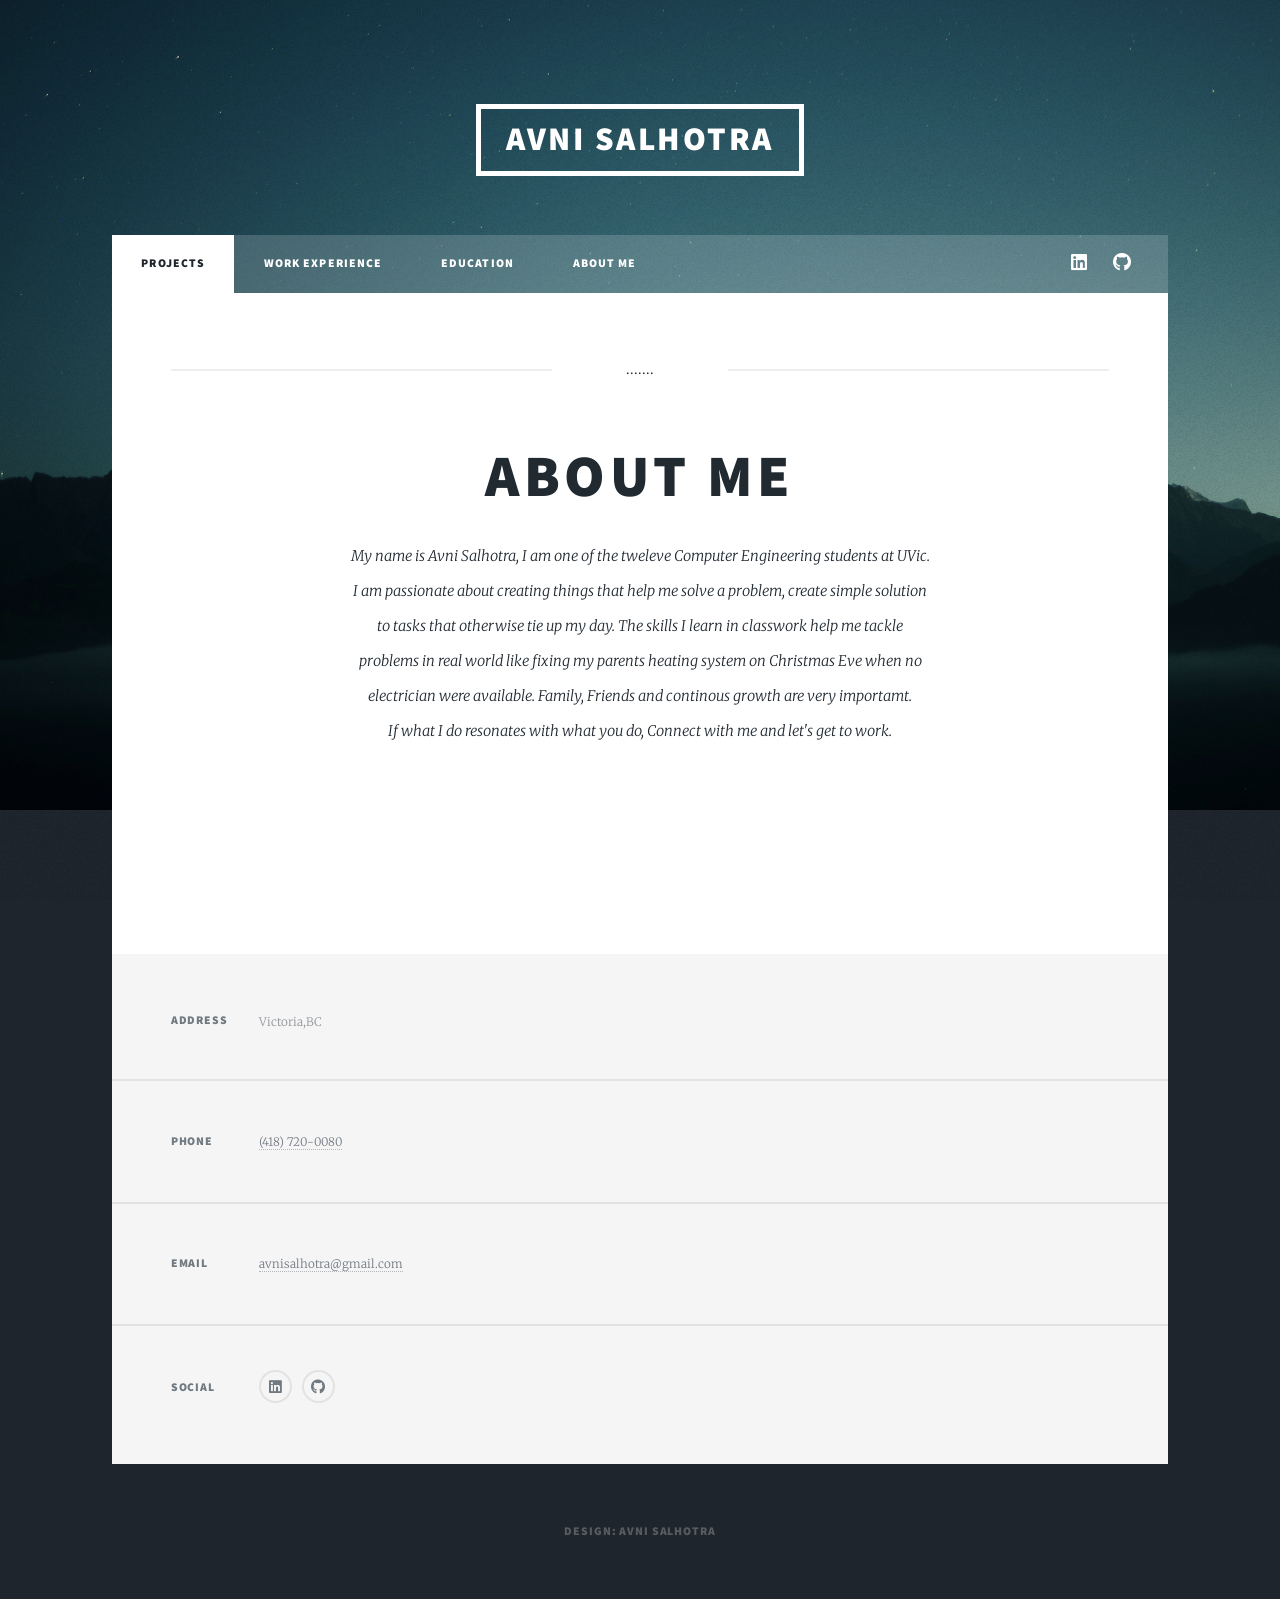
==== commit 1e235d16: "Add files via upload" ====
--- a/aboutme.html
+++ b/aboutme.html
@@ -16,13 +16,13 @@
 
 				<!-- Header -->
 					<header id="header">
-						<a href="projects.html" class="logo">Avni Salhotra</a>
+						<a href="aboutme.html" class="logo">Avni Salhotra</a>
 					</header>
 
 				<!-- Nav -->
 					<nav id="nav">
 						<ul class="links">
-							<li><a href="projects.html" Class="active">Projects</a></li>
+							<li class="active"><a href="index.html">Projects</a></li>
 							<li><a href="workexperience.html">Work Experience</a></li>
 							<li><a href="education.html">Education</a></li>
 							<li><a href="aboutme.html">About Me</a></li>
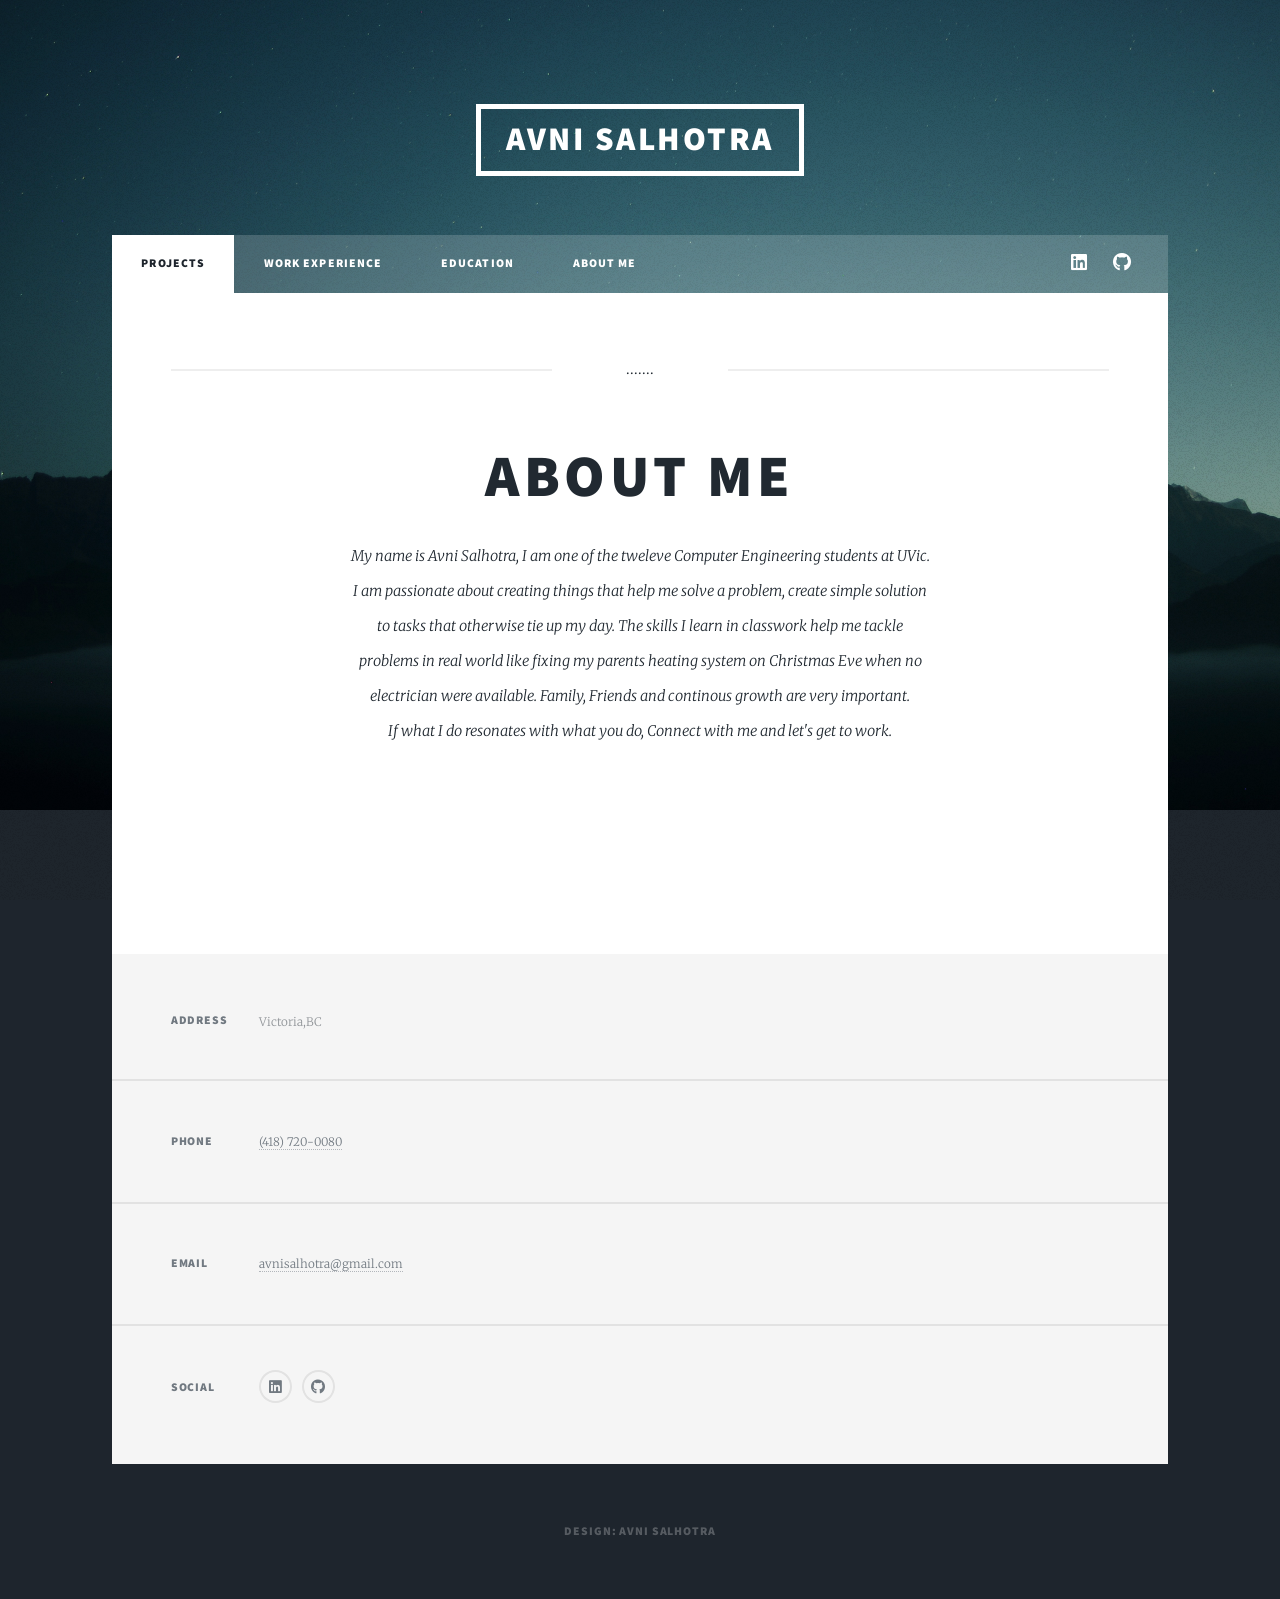
==== commit 2383ed1e: "Update aboutme.html" ====
--- a/aboutme.html
+++ b/aboutme.html
@@ -46,7 +46,7 @@
 										I am passionate about creating things that help me solve a problem, create simple solution</br>
 										to tasks that otherwise tie up my day. The skills I learn in classwork help me tackle </br>
 										problems in real world like fixing my parents heating system on Christmas Eve when no</br>
-										electrician were available. Family, Friends and continous growth are very importamt.</br>
+										electrician were available. Family, Friends and continous growth are very important.</br>
 										If what I do resonates with what you do, Connect with me and let's get to work.</p>
 									
 								</header>
@@ -117,4 +117,4 @@
 			<script src="assets/js/main.js"></script>
 
 	</body>
-</html>+</html>
